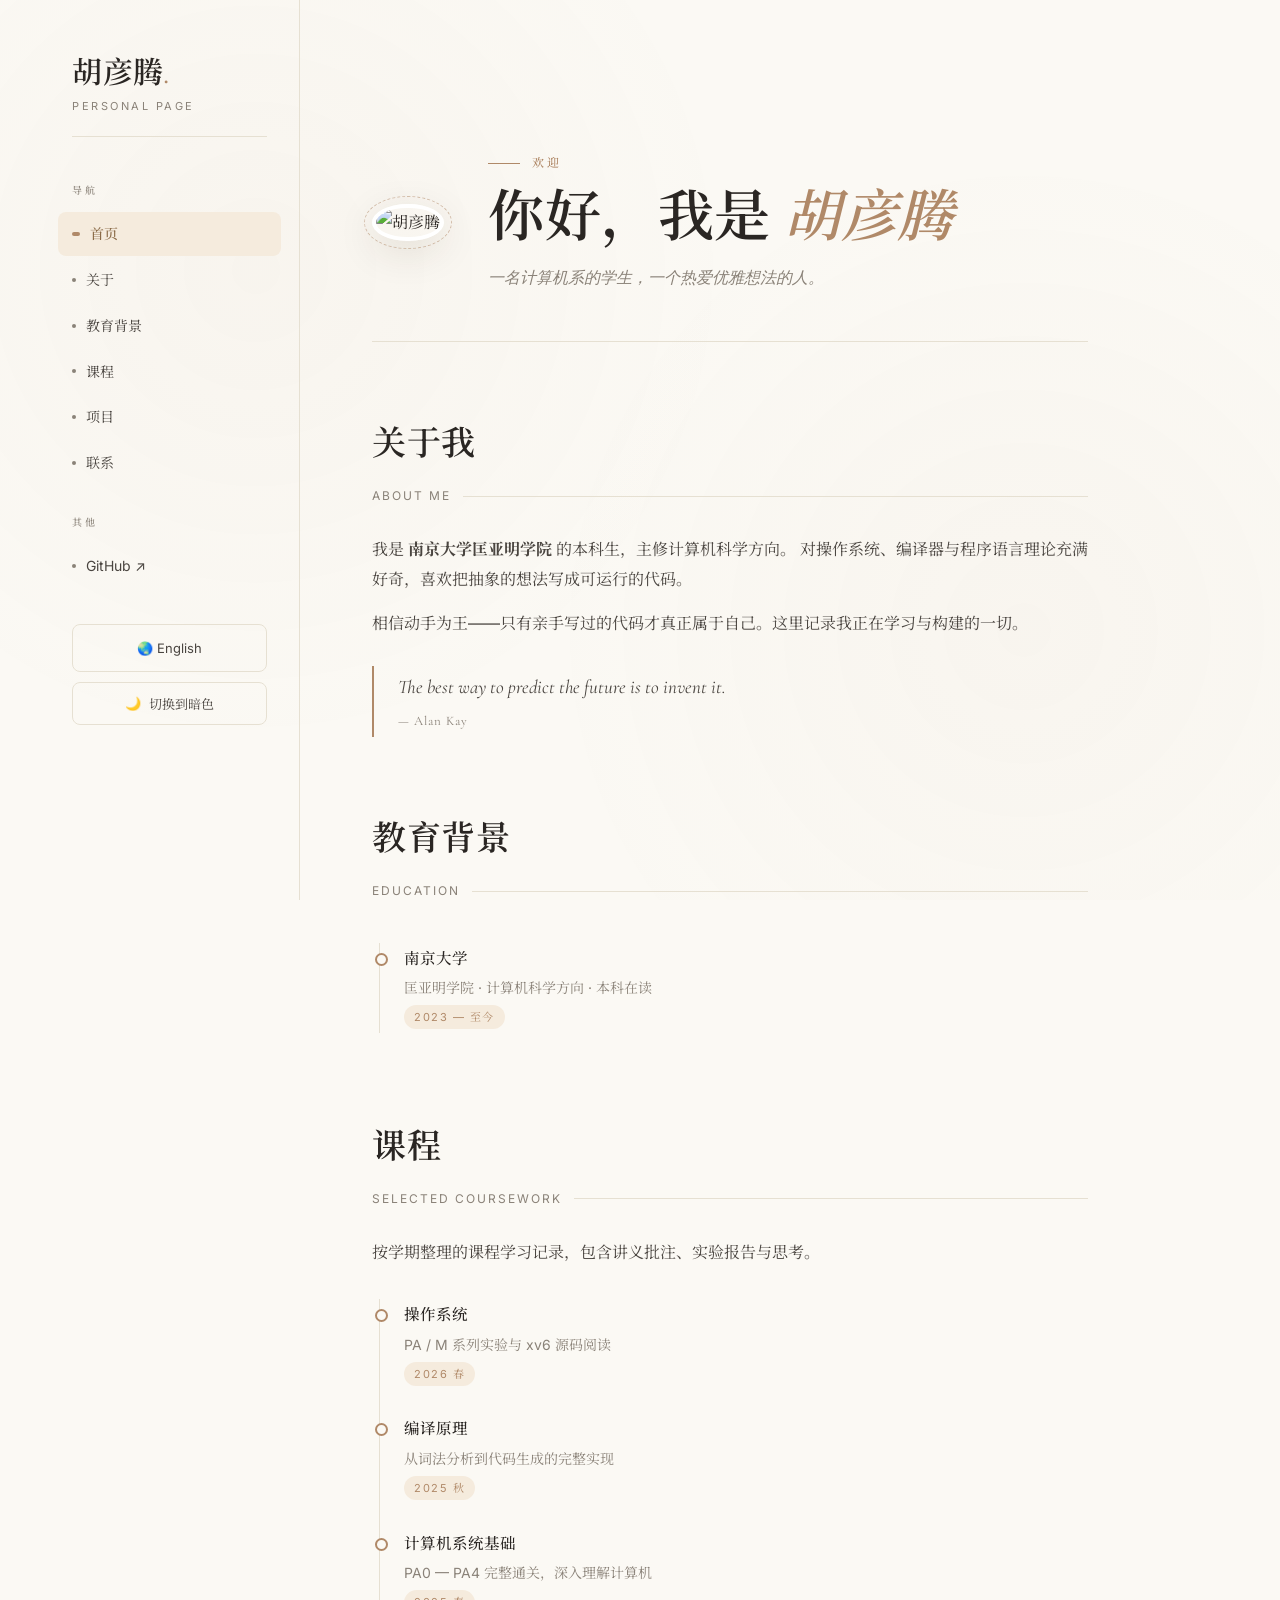
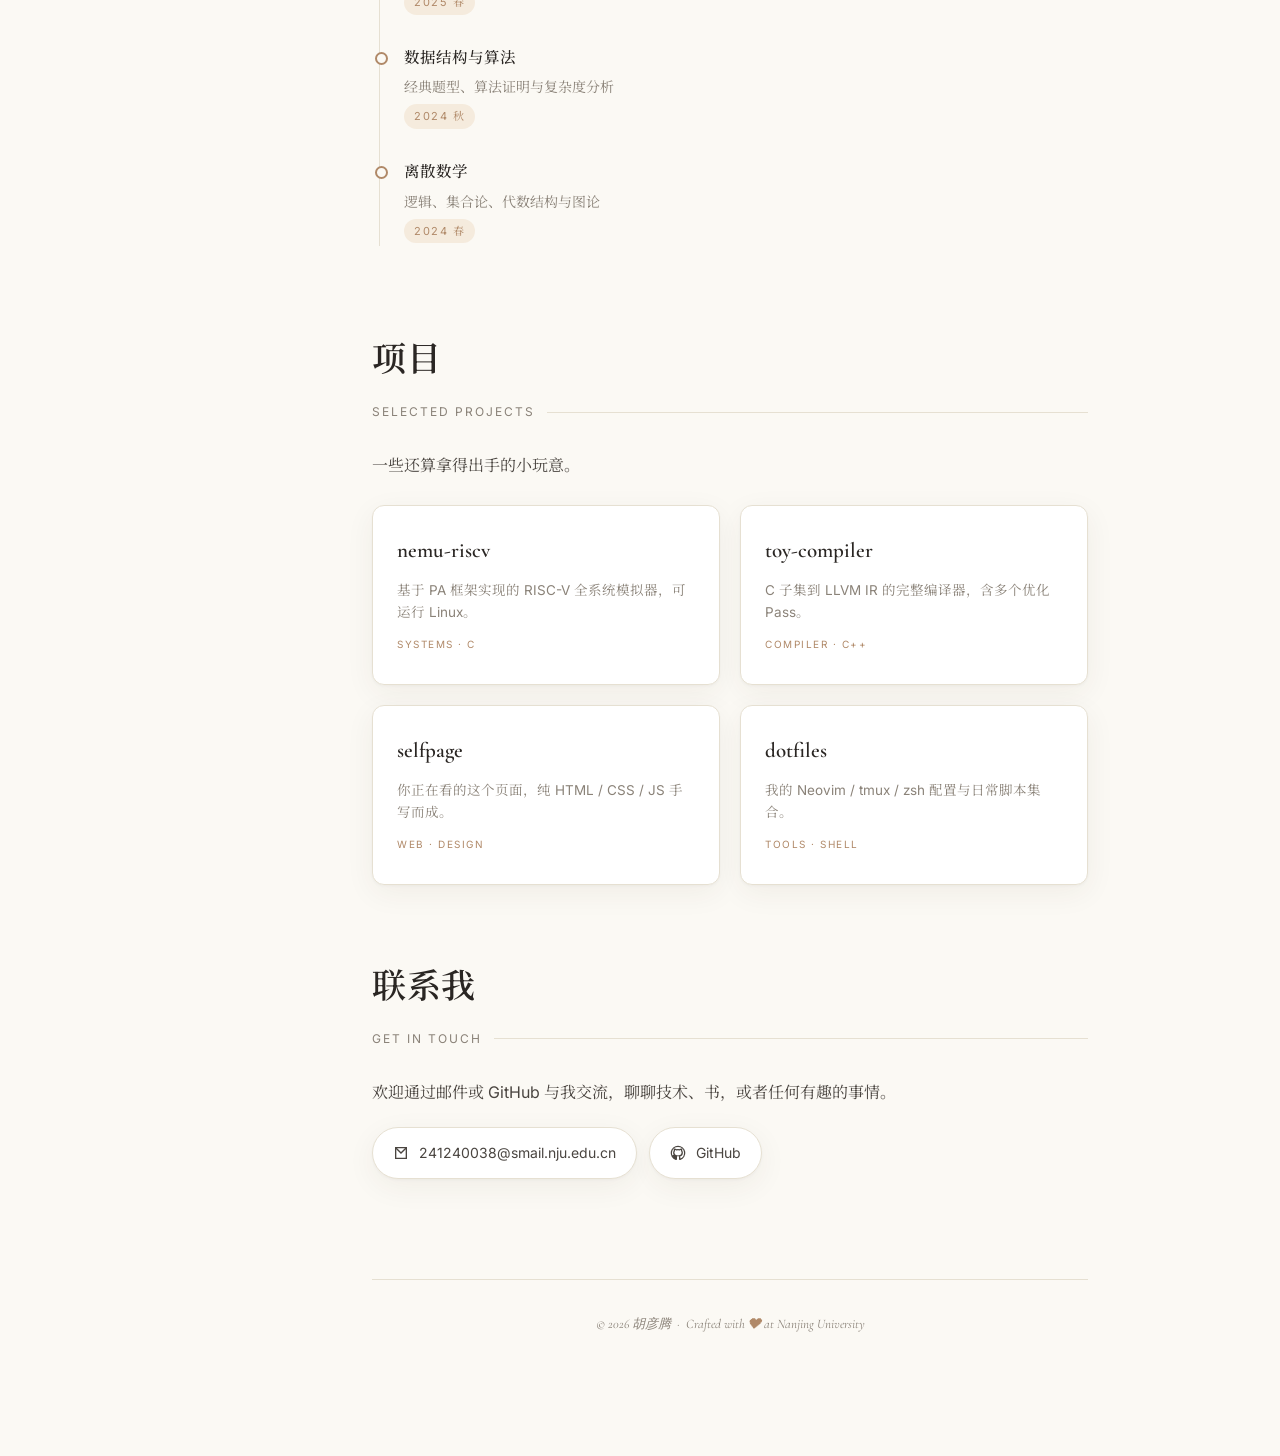
==== zh.html @ 747aa34e "add bilingual pages and photo" ====
<!DOCTYPE html>
<html lang="zh-CN">
<head>
<meta charset="UTF-8" />
<meta name="viewport" content="width=device-width, initial-scale=1.0" />
<title>胡彦腾</title>
<link href="https://fonts.googleapis.com/css2?family=Cormorant+Garamond:wght@400;500;600;700&family=Inter:wght@300;400;500;600&family=Noto+Serif+SC:wght@400;500;600;700&display=swap" rel="stylesheet">
<style>
  :root{
    --bg:#fbf9f4;
    --bg-alt:#f3efe6;
    --ink:#2a2623;
    --ink-soft:#4a4540;
    --muted:#8a8278;
    --line:#e6e0d2;
    --accent:#b08968;
    --accent-deep:#8a6a47;
    --accent-soft:#f5ebdd;
    --link:#8a6a47;
    --card:#ffffff;
    --shadow:0 1px 3px rgba(60,45,20,.04),0 8px 30px rgba(60,45,20,.06);
    --shadow-lg:0 10px 40px rgba(60,45,20,.12);
  }
  [data-theme="dark"]{
    --bg:#1a1814;
    --bg-alt:#22201b;
    --ink:#ece7dc;
    --ink-soft:#c9c3b5;
    --muted:#8c8578;
    --line:#2e2a23;
    --accent:#d4a574;
    --accent-deep:#e5b886;
    --accent-soft:#2a2218;
    --link:#d4a574;
    --card:#22201b;
    --shadow:0 1px 3px rgba(0,0,0,.3),0 8px 30px rgba(0,0,0,.4);
    --shadow-lg:0 10px 40px rgba(0,0,0,.5);
  }
  *{box-sizing:border-box;margin:0;padding:0}
  html{scroll-behavior:smooth}
  body{
    background:var(--bg);color:var(--ink);
    font-family:'Inter','Noto Serif SC',serif;
    font-size:16px;line-height:1.85;
    transition:background .4s ease,color .4s ease;
    overflow-x:hidden;
  }
  body::before{
    content:"";position:fixed;inset:0;pointer-events:none;z-index:0;
    background-image:radial-gradient(circle at 20% 30%,rgba(176,137,104,.04),transparent 40%),
                     radial-gradient(circle at 80% 70%,rgba(176,137,104,.035),transparent 40%);
  }
  a{color:var(--link);text-decoration:none;transition:color .2s}
  main a:not(.card):not(.social){
    background-image:linear-gradient(currentColor,currentColor);
    background-size:0% 1px;background-repeat:no-repeat;background-position:0 100%;
    transition:background-size .3s ease,color .2s;
  }
  main a:not(.card):not(.social):hover{background-size:100% 1px}

  .page{display:grid;grid-template-columns:260px 1fr;max-width:1200px;margin:0 auto;min-height:100vh;position:relative;z-index:1}
  aside.side{
    border-right:1px solid var(--line);
    padding:56px 32px;position:sticky;top:0;height:100vh;overflow-y:auto;
  }
  aside.side::-webkit-scrollbar{width:4px}
  aside.side::-webkit-scrollbar-thumb{background:var(--line);border-radius:2px}
  main{padding:80px 72px 120px;max-width:860px}

  .brand{
    font-family:'Cormorant Garamond','Noto Serif SC',serif;
    font-size:30px;font-weight:600;letter-spacing:.5px;
    line-height:1.2;margin-bottom:4px;
  }
  .brand em{color:var(--accent);font-style:italic;font-weight:500}
  .brand-sub{
    font-size:11px;color:var(--muted);letter-spacing:2.5px;
    text-transform:uppercase;margin-bottom:44px;
    padding-bottom:20px;border-bottom:1px solid var(--line);
  }
  .nav-title{
    font-size:10px;text-transform:uppercase;letter-spacing:2.5px;
    color:var(--muted);margin:28px 0 12px;font-weight:500;
  }
  nav ul{list-style:none}
  nav li a{
    display:flex;align-items:center;gap:10px;
    padding:9px 14px;margin:2px -14px;border-radius:8px;
    color:var(--ink-soft);font-size:14px;font-weight:400;
    transition:all .25s ease;
  }
  nav li a::before{
    content:"";width:4px;height:4px;border-radius:50%;
    background:var(--muted);transition:all .25s;
  }
  nav li a:hover{color:var(--accent-deep);background:var(--accent-soft);transform:translateX(4px)}
  nav li a:hover::before{background:var(--accent);transform:scale(1.5)}
  nav li a.active{color:var(--accent-deep);background:var(--accent-soft);font-weight:500}
  nav li a.active::before{background:var(--accent);width:8px;border-radius:2px}

  .lang-switch{
    margin-top:36px;padding:11px 16px;
    background:transparent;border:1px solid var(--line);
    border-radius:8px;color:var(--ink-soft);
    font-family:inherit;font-size:13px;
    width:100%;transition:all .25s;
    display:flex;align-items:center;justify-content:center;gap:8px;
  }
  .lang-switch:hover{
    background:var(--accent-soft);color:var(--accent-deep);
    border-color:var(--accent);
  }
  .theme-toggle{
    margin-top:10px;padding:11px 16px;
    background:transparent;border:1px solid var(--line);
    border-radius:8px;cursor:pointer;
    font-family:inherit;font-size:13px;color:var(--ink-soft);
    width:100%;transition:all .25s;
    display:flex;align-items:center;justify-content:center;gap:8px;
  }
  .theme-toggle:hover{
    background:var(--accent-soft);color:var(--accent-deep);
    border-color:var(--accent);
  }

  .hero{
    margin-bottom:64px;padding-bottom:48px;
    border-bottom:1px solid var(--line);
    display:flex;gap:44px;align-items:center;
  }
  .photo-wrap{flex-shrink:0;position:relative;animation:fadeUp .8s ease backwards}
  .photo{
    width:180px;height:180px;border-radius:50%;
    object-fit:cover;border:4px solid var(--card);
    box-shadow:var(--shadow-lg);
    transition:transform .5s ease;
  }
  .photo:hover{transform:scale(1.04) rotate(-2deg)}
  .photo-wrap::before{
    content:"";position:absolute;inset:-8px;border-radius:50%;
    border:1px dashed var(--accent);opacity:.5;
    animation:spin 30s linear infinite;
  }
  @keyframes spin{to{transform:rotate(360deg)}}
  .hero-text{flex:1}
  .hero-label{
    font-size:12px;letter-spacing:3px;text-transform:uppercase;
    color:var(--accent);margin-bottom:14px;font-weight:500;
    display:flex;align-items:center;gap:12px;
  }
  .hero-label::before{content:"";width:32px;height:1px;background:var(--accent)}
  h1{
    font-family:'Cormorant Garamond','Noto Serif SC',serif;
    font-size:56px;font-weight:600;letter-spacing:.5px;
    line-height:1.1;margin-bottom:14px;
    animation:fadeUp .8s ease .1s backwards;
  }
  h1 em{color:var(--accent);font-style:italic}
  .tagline{
    font-size:16px;color:var(--muted);font-style:italic;
    font-family:'Cormorant Garamond',serif;
    animation:fadeUp .8s ease .25s backwards;
  }
  @keyframes fadeUp{from{opacity:0;transform:translateY(20px)}to{opacity:1;transform:translateY(0)}}

  section{margin:72px 0;scroll-margin-top:30px}
  h2{
    font-family:'Cormorant Garamond','Noto Serif SC',serif;
    font-size:34px;font-weight:600;letter-spacing:.5px;
    margin-bottom:8px;color:var(--ink);
  }
  .section-sub{
    font-size:12px;color:var(--muted);letter-spacing:2px;
    text-transform:uppercase;margin-bottom:28px;
    display:flex;align-items:center;gap:12px;
  }
  .section-sub::after{content:"";flex:1;height:1px;background:var(--line)}
  p{margin:14px 0;color:var(--ink-soft);font-size:16px}

  .quote{
    border-left:2px solid var(--accent);
    padding:6px 0 6px 24px;margin:28px 0;
    font-family:'Cormorant Garamond','Noto Serif SC',serif;
    font-style:italic;font-size:19px;color:var(--ink-soft);
    line-height:1.6;
  }
  .quote cite{
    display:block;font-size:13px;color:var(--muted);
    margin-top:8px;font-style:normal;letter-spacing:1px;
  }

  ul.timeline{list-style:none;margin:20px 0;position:relative}
  ul.timeline::before{
    content:"";position:absolute;left:7px;top:12px;bottom:12px;
    width:1px;background:var(--line);
  }
  ul.timeline li{
    padding:14px 0 14px 32px;position:relative;
    transition:transform .25s;
  }
  ul.timeline li::before{
    content:"";position:absolute;left:3px;top:22px;
    width:9px;height:9px;border-radius:50%;
    background:var(--bg);border:2px solid var(--accent);
    transition:all .25s;
  }
  ul.timeline li:hover{transform:translateX(4px)}
  ul.timeline li:hover::before{background:var(--accent);box-shadow:0 0 0 4px var(--accent-soft)}
  ul.timeline .title{font-weight:500;color:var(--ink);font-size:15.5px}
  ul.timeline .desc{color:var(--muted);font-size:14px;margin-top:2px}
  ul.timeline .meta{
    display:inline-block;font-size:11px;color:var(--accent);
    letter-spacing:1.5px;text-transform:uppercase;margin-top:4px;
    padding:2px 10px;background:var(--accent-soft);border-radius:20px;
  }

  .grid{display:grid;grid-template-columns:repeat(auto-fit,minmax(230px,1fr));gap:20px;margin-top:24px}
  .card{
    background:var(--card);border:1px solid var(--line);border-radius:12px;
    padding:26px 24px;cursor:pointer;transition:all .35s cubic-bezier(.2,.8,.2,1);
    display:block;color:inherit;box-shadow:var(--shadow);
    position:relative;overflow:hidden;
  }
  .card::before{
    content:"";position:absolute;top:0;left:0;right:0;height:2px;
    background:linear-gradient(90deg,var(--accent),transparent);
    transform:scaleX(0);transform-origin:left;transition:transform .4s;
  }
  .card:hover{
    transform:translateY(-6px);
    border-color:var(--accent);
    box-shadow:var(--shadow-lg);
  }
  .card:hover::before{transform:scaleX(1)}
  .card h4{
    font-family:'Cormorant Garamond',serif;
    font-size:21px;font-weight:600;margin-bottom:8px;color:var(--ink);
  }
  .card p{font-size:13.5px;color:var(--muted);margin:0;line-height:1.65}
  .card .tag{
    display:inline-block;font-size:10px;letter-spacing:1.5px;
    text-transform:uppercase;color:var(--accent);margin-top:12px;
  }

  .socials{display:flex;flex-wrap:wrap;gap:12px;margin-top:20px}
  .social{
    display:inline-flex;align-items:center;gap:10px;
    padding:12px 20px;border:1px solid var(--line);border-radius:999px;
    font-size:14px;color:var(--ink-soft);background:var(--card);
    transition:all .3s;box-shadow:var(--shadow);
  }
  .social:hover{
    border-color:var(--accent);color:var(--accent-deep);
    background:var(--accent-soft);transform:translateY(-2px);
  }
  .social svg{width:16px;height:16px;stroke:currentColor;fill:none;stroke-width:2}

  footer{
    margin-top:100px;padding-top:32px;border-top:1px solid var(--line);
    font-size:13px;color:var(--muted);text-align:center;
    font-family:'Cormorant Garamond',serif;font-style:italic;
  }
  footer .heart{color:var(--accent);display:inline-block;animation:beat 1.4s ease infinite}
  @keyframes beat{0%,100%{transform:scale(1)}50%{transform:scale(1.2)}}

  .menu-btn{display:none}
  @media(max-width:900px){
    .page{grid-template-columns:1fr}
    aside.side{
      position:fixed;left:-280px;width:260px;top:0;background:var(--bg);z-index:100;
      transition:left .35s ease;box-shadow:2px 0 30px rgba(0,0,0,.1);
    }
    aside.side.open{left:0}
    main{padding:80px 28px 80px}
    .hero{flex-direction:column;text-align:center;gap:28px}
    .hero-label{justify-content:center}
    h1{font-size:42px}
    h2{font-size:28px}
    .menu-btn{
      display:flex;align-items:center;justify-content:center;
      position:fixed;top:18px;left:18px;z-index:101;
      background:var(--card);border:1px solid var(--line);border-radius:10px;
      width:44px;height:44px;cursor:pointer;font-size:20px;color:var(--ink);
      box-shadow:var(--shadow);
    }
  }
</style>
</head>
<body>
  <button class="menu-btn" onclick="document.querySelector('.side').classList.toggle('open')">☰</button>
  <div class="page">
    <aside class="side">
      <div class="brand">胡彦腾<em>.</em></div>
      <div class="brand-sub">Personal Page</div>

      <div class="nav-title">导航</div>
      <nav>
        <ul>
          <li><a href="#home" class="active">首页</a></li>
          <li><a href="#about">关于</a></li>
          <li><a href="#education">教育背景</a></li>
          <li><a href="#courses">课程</a></li>
          <li><a href="#projects">项目</a></li>
          <li><a href="#contact">联系</a></li>
        </ul>
      </nav>

      <div class="nav-title">其他</div>
      <nav>
        <ul>
          <li><a href="https://github.com/Twilight71721" target="_blank">GitHub ↗</a></li>
        </ul>
      </nav>

      <a class="lang-switch" href="index.html">🌏 English</a>
      <button class="theme-toggle" onclick="toggleTheme()">
        <span id="theme-icon">🌙</span> <span id="theme-text">切换到暗色</span>
      </button>
    </aside>

    <main>
      <section id="home" class="hero">
        <div class="photo-wrap">
          <img class="photo" src="https://api.dicebear.com/7.x/initials/svg?seed=YH&backgroundColor=b08968&textColor=ffffff" alt="胡彦腾" />
        </div>
        <div class="hero-text">
          <div class="hero-label">欢迎</div>
          <h1>你好，我是 <em>胡彦腾</em></h1>
          <div class="tagline">一名计算机系的学生，一个热爱优雅想法的人。</div>
        </div>
      </section>

      <section id="about">
        <h2>关于我</h2>
        <div class="section-sub">About Me</div>
        <p>我是 <strong>南京大学匡亚明学院</strong> 的本科生，主修计算机科学方向。
          对操作系统、编译器与程序语言理论充满好奇，喜欢把抽象的想法写成可运行的代码。</p>
        <p>相信动手为王——只有亲手写过的代码才真正属于自己。这里记录我正在学习与构建的一切。</p>

        <div class="quote">
          The best way to predict the future is to invent it.
          <cite>— Alan Kay</cite>
        </div>
      </section>

      <section id="education">
        <h2>教育背景</h2>
        <div class="section-sub">Education</div>
        <ul class="timeline">
          <li>
            <div class="title">南京大学</div>
            <div class="desc">匡亚明学院 · 计算机科学方向 · 本科在读</div>
            <span class="meta">2023 — 至今</span>
          </li>
        </ul>
      </section>

      <section id="courses">
        <h2>课程</h2>
        <div class="section-sub">Selected Coursework</div>
        <p>按学期整理的课程学习记录，包含讲义批注、实验报告与思考。</p>
        <ul class="timeline">
          <li>
            <div class="title">操作系统</div>
            <div class="desc">PA / M 系列实验与 xv6 源码阅读</div>
            <span class="meta">2026 春</span>
          </li>
          <li>
            <div class="title">编译原理</div>
            <div class="desc">从词法分析到代码生成的完整实现</div>
            <span class="meta">2025 秋</span>
          </li>
          <li>
            <div class="title">计算机系统基础</div>
            <div class="desc">PA0 — PA4 完整通关，深入理解计算机</div>
            <span class="meta">2025 春</span>
          </li>
          <li>
            <div class="title">数据结构与算法</div>
            <div class="desc">经典题型、算法证明与复杂度分析</div>
            <span class="meta">2024 秋</span>
          </li>
          <li>
            <div class="title">离散数学</div>
            <div class="desc">逻辑、集合论、代数结构与图论</div>
            <span class="meta">2024 春</span>
          </li>
        </ul>
      </section>

      <section id="projects">
        <h2>项目</h2>
        <div class="section-sub">Selected Projects</div>
        <p>一些还算拿得出手的小玩意。</p>
        <div class="grid">
          <a class="card" href="#">
            <h4>nemu-riscv</h4>
            <p>基于 PA 框架实现的 RISC-V 全系统模拟器，可运行 Linux。</p>
            <span class="tag">Systems · C</span>
          </a>
          <a class="card" href="#">
            <h4>toy-compiler</h4>
            <p>C 子集到 LLVM IR 的完整编译器，含多个优化 Pass。</p>
            <span class="tag">Compiler · C++</span>
          </a>
          <a class="card" href="#">
            <h4>selfpage</h4>
            <p>你正在看的这个页面，纯 HTML / CSS / JS 手写而成。</p>
            <span class="tag">Web · Design</span>
          </a>
          <a class="card" href="#">
            <h4>dotfiles</h4>
            <p>我的 Neovim / tmux / zsh 配置与日常脚本集合。</p>
            <span class="tag">Tools · Shell</span>
          </a>
        </div>
      </section>

      <section id="contact">
        <h2>联系我</h2>
        <div class="section-sub">Get in Touch</div>
        <p>欢迎通过邮件或 GitHub 与我交流，聊聊技术、书，或者任何有趣的事情。</p>
        <div class="socials">
          <a class="social" href="mailto:241240038@smail.nju.edu.cn">
            <svg viewBox="0 0 24 24"><path d="M4 4h16v16H4z"/><path d="M4 4l8 8 8-8"/></svg>
            241240038@smail.nju.edu.cn
          </a>
          <a class="social" href="https://github.com/Twilight71721" target="_blank">
            <svg viewBox="0 0 24 24"><path d="M12 2a10 10 0 00-3.16 19.49c.5.09.68-.22.68-.48v-1.7c-2.78.6-3.37-1.34-3.37-1.34-.45-1.16-1.11-1.47-1.11-1.47-.91-.62.07-.6.07-.6 1 .07 1.53 1.03 1.53 1.03.89 1.52 2.34 1.08 2.91.83.09-.65.35-1.08.63-1.33-2.22-.25-4.56-1.11-4.56-4.94 0-1.09.39-1.98 1.03-2.68-.1-.25-.45-1.27.1-2.64 0 0 .84-.27 2.75 1.02a9.56 9.56 0 015 0c1.91-1.29 2.75-1.02 2.75-1.02.55 1.37.2 2.39.1 2.64.64.7 1.03 1.59 1.03 2.68 0 3.84-2.34 4.68-4.57 4.93.36.31.68.92.68 1.85v2.74c0 .27.18.58.69.48A10 10 0 0012 2z"/></svg>
            GitHub
          </a>
        </div>
      </section>

      <footer>
        &copy; 2026 胡彦腾 &nbsp;·&nbsp; Crafted with <span class="heart">❤</span> at Nanjing University
      </footer>
    </main>
  </div>

<script>
  const saved = localStorage.getItem('theme');
  if(saved) document.documentElement.setAttribute('data-theme', saved);
  updateThemeBtn();
  function updateThemeBtn(){
    const dark = document.documentElement.getAttribute('data-theme') === 'dark';
    document.getElementById('theme-icon').textContent = dark ? '☀' : '🌙';
    document.getElementById('theme-text').textContent = dark ? '切换到亮色' : '切换到暗色';
  }
  function toggleTheme(){
    const cur = document.documentElement.getAttribute('data-theme');
    const next = cur === 'dark' ? 'light' : 'dark';
    document.documentElement.setAttribute('data-theme', next);
    localStorage.setItem('theme', next);
    updateThemeBtn();
  }

  const links = document.querySelectorAll('nav a[href^="#"]');
  const sections = [...links].map(a => document.querySelector(a.getAttribute('href'))).filter(Boolean);
  window.addEventListener('scroll', () => {
    const y = window.scrollY + 150;
    let idx = 0;
    sections.forEach((s, i) => { if(s.offsetTop <= y) idx = i; });
    links.forEach(l => l.classList.remove('active'));
    if(links[idx]) links[idx].classList.add('active');
  });

  document.querySelectorAll('nav a').forEach(a => a.addEventListener('click', () => {
    document.querySelector('.side').classList.remove('open');
  }));
</script>
</body>
</html>
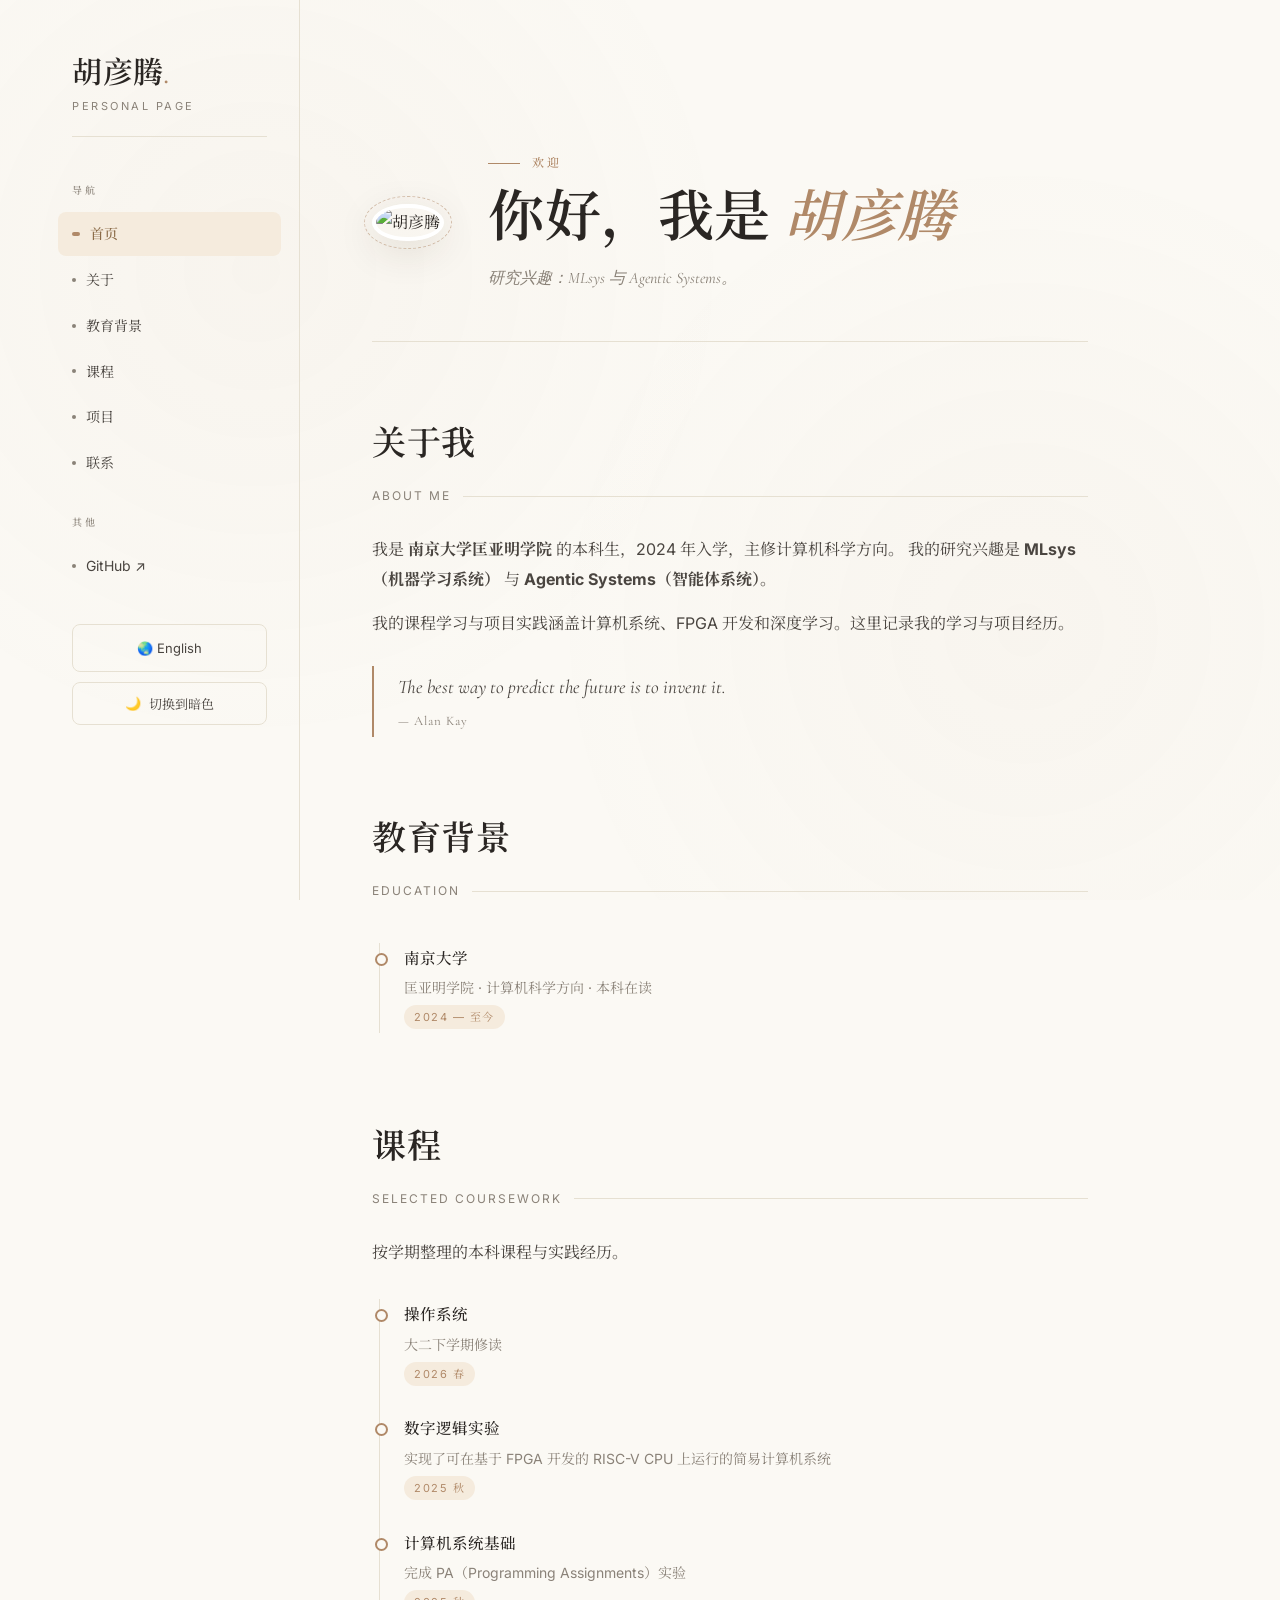
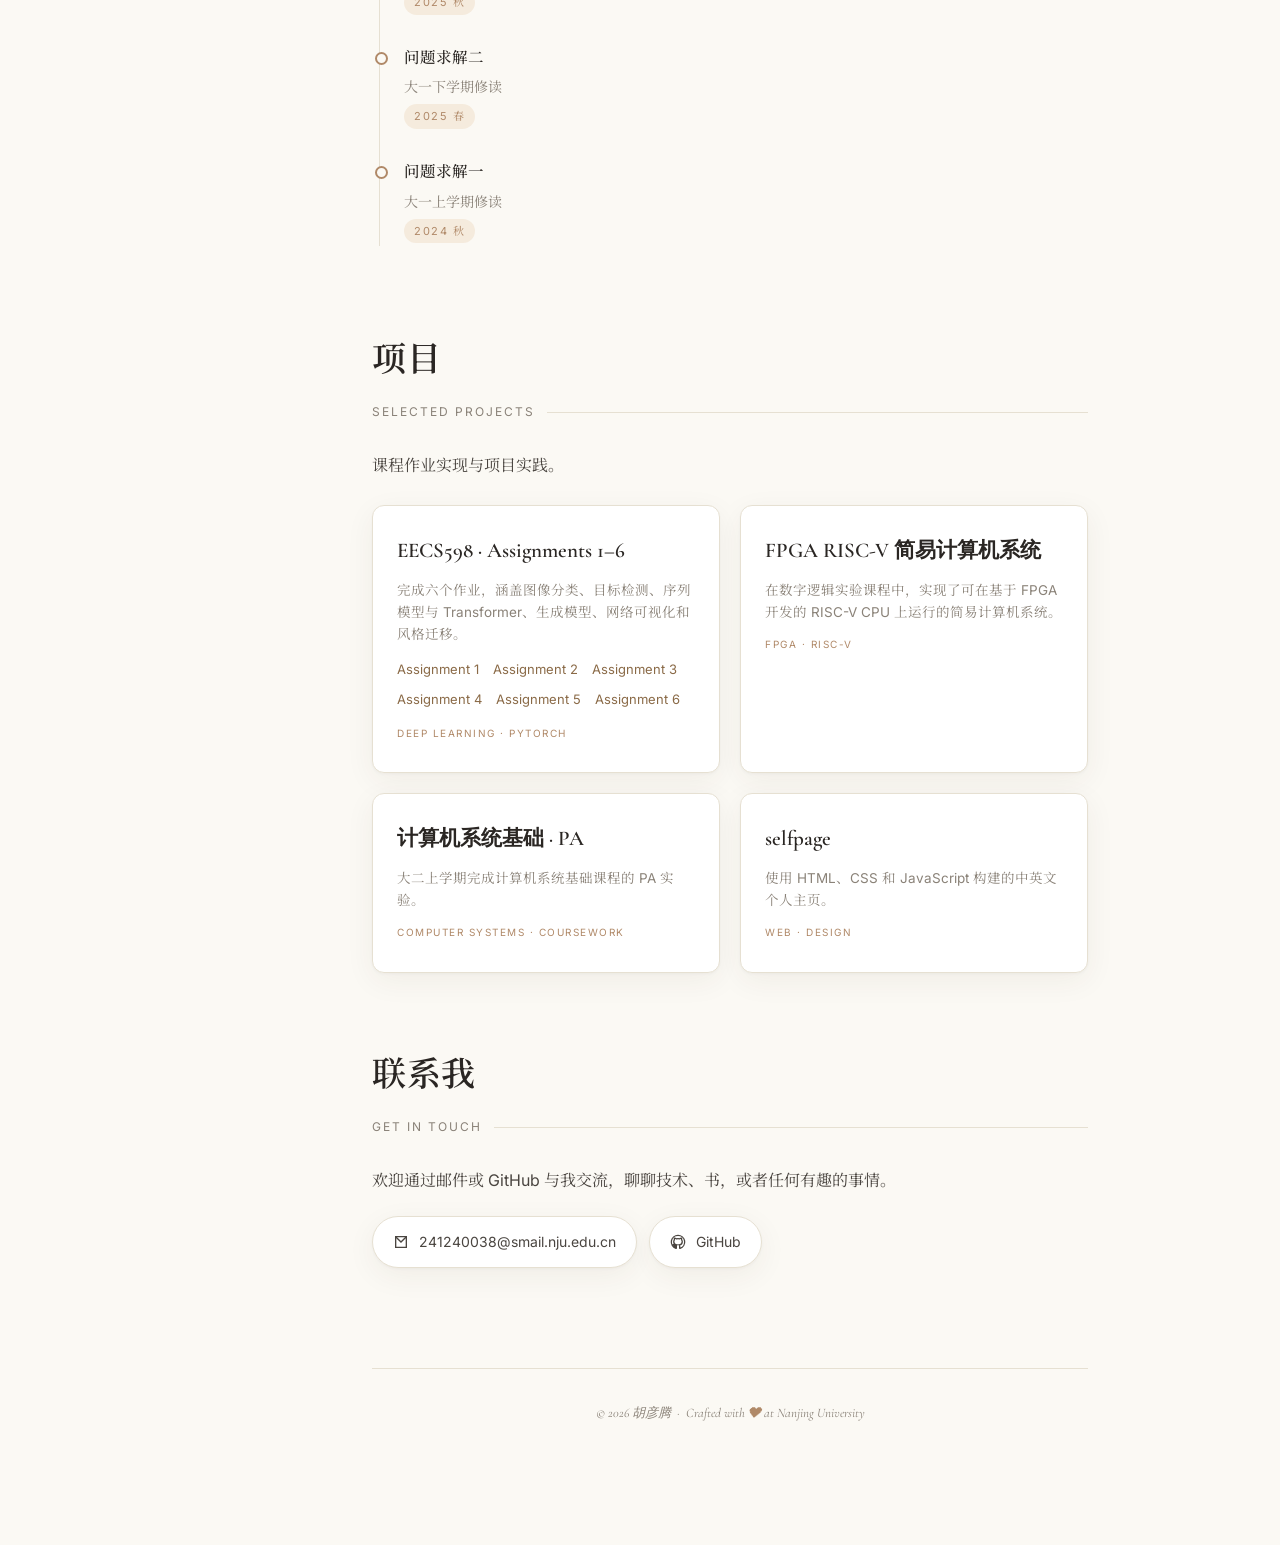
==== commit aa6bd7a2: "Update academic background, coursework, and projects" ====
--- a/zh.html
+++ b/zh.html
@@ -217,7 +217,7 @@
   .grid{display:grid;grid-template-columns:repeat(auto-fit,minmax(230px,1fr));gap:20px;margin-top:24px}
   .card{
     background:var(--card);border:1px solid var(--line);border-radius:12px;
-    padding:26px 24px;cursor:pointer;transition:all .35s cubic-bezier(.2,.8,.2,1);
+    padding:26px 24px;transition:all .35s cubic-bezier(.2,.8,.2,1);
     display:block;color:inherit;box-shadow:var(--shadow);
     position:relative;overflow:hidden;
   }
@@ -226,12 +226,12 @@
     background:linear-gradient(90deg,var(--accent),transparent);
     transform:scaleX(0);transform-origin:left;transition:transform .4s;
   }
-  .card:hover{
+  a.card:hover{
     transform:translateY(-6px);
     border-color:var(--accent);
     box-shadow:var(--shadow-lg);
   }
-  .card:hover::before{transform:scaleX(1)}
+  a.card:hover::before{transform:scaleX(1)}
   .card h4{
     font-family:'Cormorant Garamond',serif;
     font-size:21px;font-weight:600;margin-bottom:8px;color:var(--ink);
@@ -241,6 +241,7 @@
     display:inline-block;font-size:10px;letter-spacing:1.5px;
     text-transform:uppercase;color:var(--accent);margin-top:12px;
   }
+  .project-links{display:flex;flex-wrap:wrap;gap:6px 14px;margin-top:12px;font-size:13px}
 
   .socials{display:flex;flex-wrap:wrap;gap:12px;margin-top:20px}
   .social{
@@ -326,16 +327,16 @@
         <div class="hero-text">
           <div class="hero-label">欢迎</div>
           <h1>你好，我是 <em>胡彦腾</em></h1>
-          <div class="tagline">一名计算机系的学生，一个热爱优雅想法的人。</div>
+          <div class="tagline">研究兴趣：MLsys 与 Agentic Systems。</div>
         </div>
       </section>
 
       <section id="about">
         <h2>关于我</h2>
         <div class="section-sub">About Me</div>
-        <p>我是 <strong>南京大学匡亚明学院</strong> 的本科生，主修计算机科学方向。
-          对操作系统、编译器与程序语言理论充满好奇，喜欢把抽象的想法写成可运行的代码。</p>
-        <p>相信动手为王——只有亲手写过的代码才真正属于自己。这里记录我正在学习与构建的一切。</p>
+        <p>我是 <strong>南京大学匡亚明学院</strong> 的本科生，2024 年入学，主修计算机科学方向。
+          我的研究兴趣是 <strong>MLsys（机器学习系统）</strong> 与 <strong>Agentic Systems（智能体系统）</strong>。</p>
+        <p>我的课程学习与项目实践涵盖计算机系统、FPGA 开发和深度学习。这里记录我的学习与项目经历。</p>
 
         <div class="quote">
           The best way to predict the future is to invent it.
@@ -350,7 +351,7 @@
           <li>
             <div class="title">南京大学</div>
             <div class="desc">匡亚明学院 · 计算机科学方向 · 本科在读</div>
-            <span class="meta">2023 — 至今</span>
+            <span class="meta">2024 — 至今</span>
           </li>
         </ul>
       </section>
@@ -358,32 +359,32 @@
       <section id="courses">
         <h2>课程</h2>
         <div class="section-sub">Selected Coursework</div>
-        <p>按学期整理的课程学习记录，包含讲义批注、实验报告与思考。</p>
+        <p>按学期整理的本科课程与实践经历。</p>
         <ul class="timeline">
           <li>
             <div class="title">操作系统</div>
-            <div class="desc">PA / M 系列实验与 xv6 源码阅读</div>
+            <div class="desc">大二下学期修读</div>
             <span class="meta">2026 春</span>
           </li>
           <li>
-            <div class="title">编译原理</div>
-            <div class="desc">从词法分析到代码生成的完整实现</div>
+            <div class="title">数字逻辑实验</div>
+            <div class="desc">实现了可在基于 FPGA 开发的 RISC-V CPU 上运行的简易计算机系统</div>
             <span class="meta">2025 秋</span>
           </li>
           <li>
             <div class="title">计算机系统基础</div>
-            <div class="desc">PA0 — PA4 完整通关，深入理解计算机</div>
+            <div class="desc">完成 PA（Programming Assignments）实验</div>
+            <span class="meta">2025 秋</span>
+          </li>
+          <li>
+            <div class="title">问题求解二</div>
+            <div class="desc">大一下学期修读</div>
             <span class="meta">2025 春</span>
           </li>
           <li>
-            <div class="title">数据结构与算法</div>
-            <div class="desc">经典题型、算法证明与复杂度分析</div>
+            <div class="title">问题求解一</div>
+            <div class="desc">大一上学期修读</div>
             <span class="meta">2024 秋</span>
-          </li>
-          <li>
-            <div class="title">离散数学</div>
-            <div class="desc">逻辑、集合论、代数结构与图论</div>
-            <span class="meta">2024 春</span>
           </li>
         </ul>
       </section>
@@ -391,27 +392,35 @@
       <section id="projects">
         <h2>项目</h2>
         <div class="section-sub">Selected Projects</div>
-        <p>一些还算拿得出手的小玩意。</p>
+        <p>课程作业实现与项目实践。</p>
         <div class="grid">
-          <a class="card" href="#">
-            <h4>nemu-riscv</h4>
-            <p>基于 PA 框架实现的 RISC-V 全系统模拟器，可运行 Linux。</p>
-            <span class="tag">Systems · C</span>
-          </a>
-          <a class="card" href="#">
-            <h4>toy-compiler</h4>
-            <p>C 子集到 LLVM IR 的完整编译器，含多个优化 Pass。</p>
-            <span class="tag">Compiler · C++</span>
-          </a>
-          <a class="card" href="#">
+          <article class="card">
+            <h4>EECS598 · Assignments 1–6</h4>
+            <p>完成六个作业，涵盖图像分类、目标检测、序列模型与 Transformer、生成模型、网络可视化和风格迁移。</p>
+            <div class="project-links">
+              <a href="https://github.com/Twilight71721/EECS598-Assignment1" target="_blank" rel="noopener noreferrer">Assignment 1</a>
+              <a href="https://github.com/Twilight71721/EECS598-Assignment2" target="_blank" rel="noopener noreferrer">Assignment 2</a>
+              <a href="https://github.com/Twilight71721/EECS598-Assignment3" target="_blank" rel="noopener noreferrer">Assignment 3</a>
+              <a href="https://github.com/Twilight71721/EECS598-Assignment4" target="_blank" rel="noopener noreferrer">Assignment 4</a>
+              <a href="https://github.com/Twilight71721/EECS598-Assignment5" target="_blank" rel="noopener noreferrer">Assignment 5</a>
+              <a href="https://github.com/Twilight71721/EECS598-Assignment6" target="_blank" rel="noopener noreferrer">Assignment 6</a>
+            </div>
+            <span class="tag">Deep Learning · PyTorch</span>
+          </article>
+          <article class="card">
+            <h4>FPGA RISC-V 简易计算机系统</h4>
+            <p>在数字逻辑实验课程中，实现了可在基于 FPGA 开发的 RISC-V CPU 上运行的简易计算机系统。</p>
+            <span class="tag">FPGA · RISC-V</span>
+          </article>
+          <article class="card">
+            <h4>计算机系统基础 · PA</h4>
+            <p>大二上学期完成计算机系统基础课程的 PA 实验。</p>
+            <span class="tag">Computer Systems · Coursework</span>
+          </article>
+          <a class="card" href="https://github.com/Twilight71721/Twilight71721.github.io" target="_blank" rel="noopener noreferrer">
             <h4>selfpage</h4>
-            <p>你正在看的这个页面，纯 HTML / CSS / JS 手写而成。</p>
+            <p>使用 HTML、CSS 和 JavaScript 构建的中英文个人主页。</p>
             <span class="tag">Web · Design</span>
-          </a>
-          <a class="card" href="#">
-            <h4>dotfiles</h4>
-            <p>我的 Neovim / tmux / zsh 配置与日常脚本集合。</p>
-            <span class="tag">Tools · Shell</span>
           </a>
         </div>
       </section>
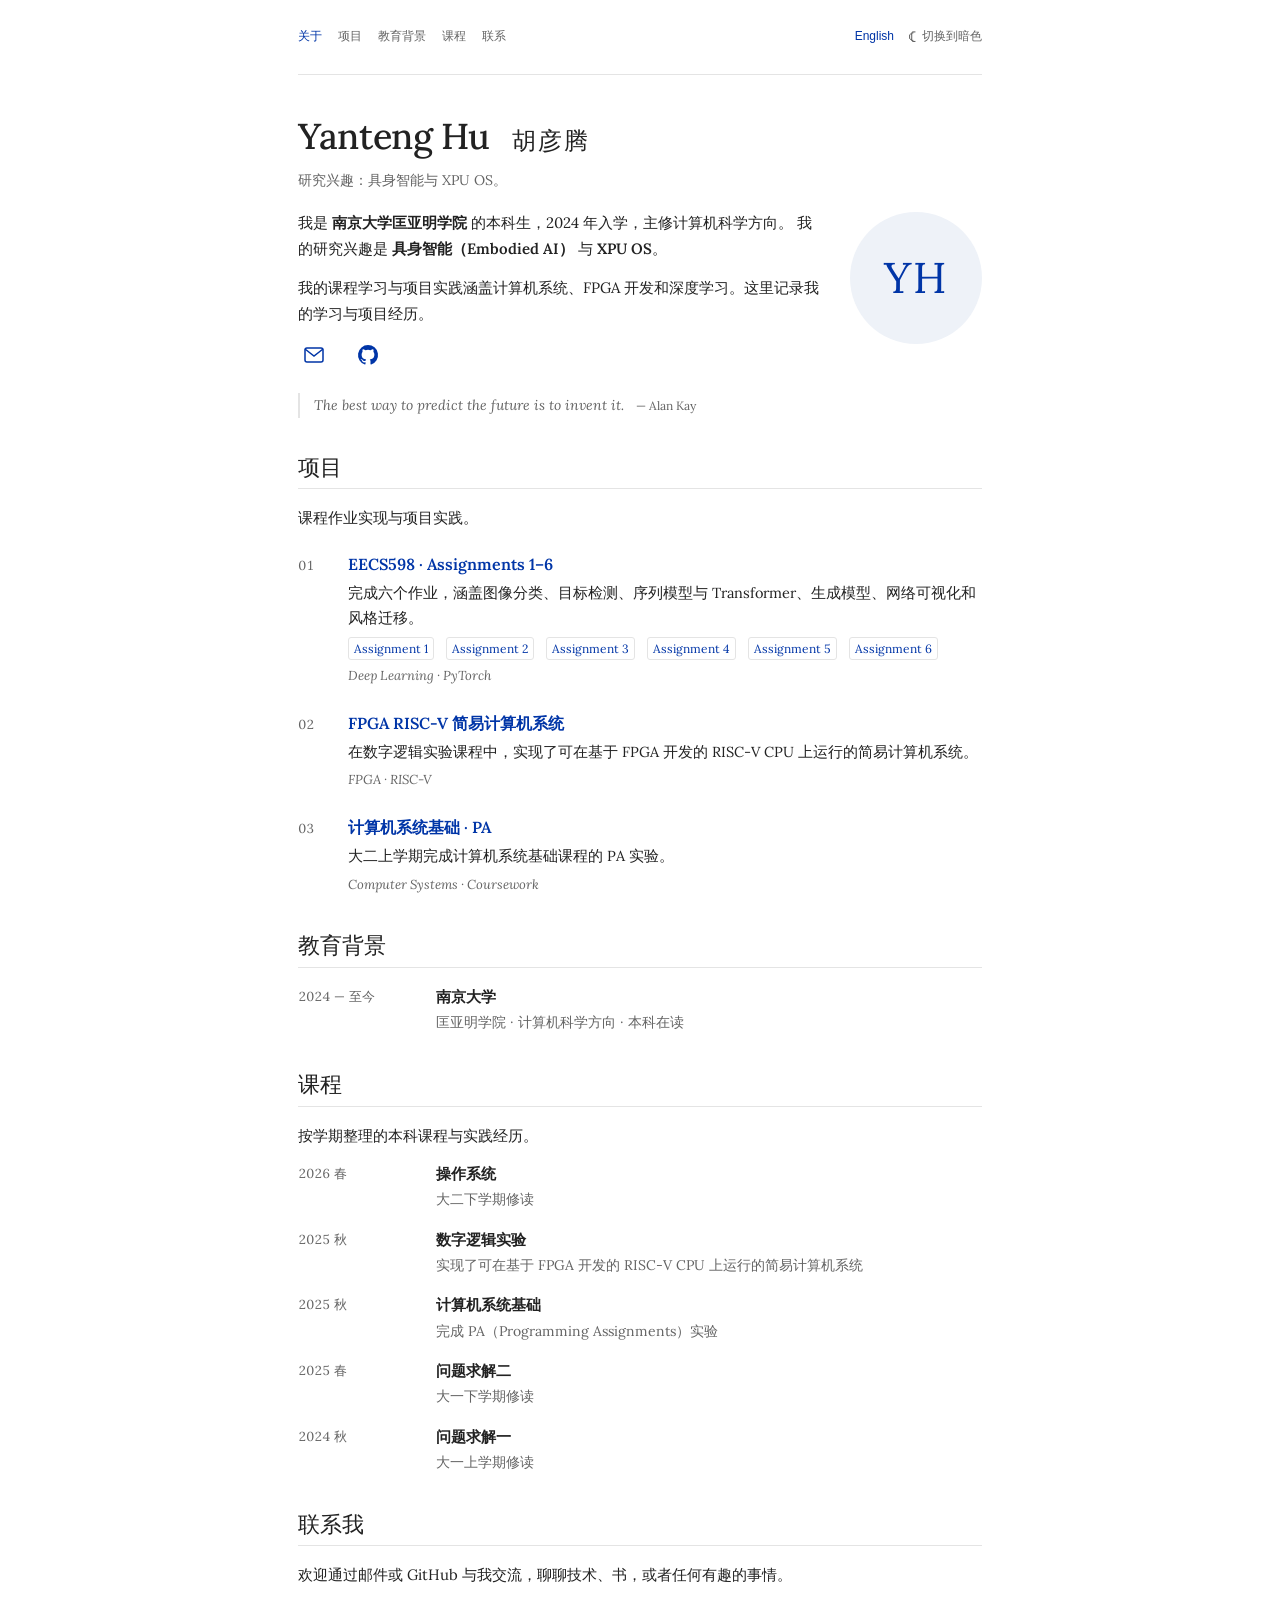
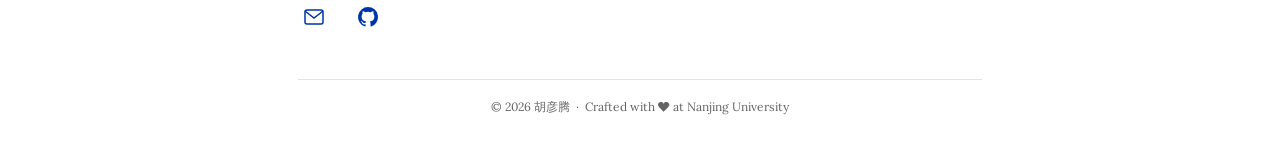
==== commit e155c98e: "Refresh bilingual homepage style and research interests" ====
--- a/zh.html
+++ b/zh.html
@@ -4,339 +4,48 @@
 <meta charset="UTF-8" />
 <meta name="viewport" content="width=device-width, initial-scale=1.0" />
 <title>胡彦腾</title>
-<link href="https://fonts.googleapis.com/css2?family=Cormorant+Garamond:wght@400;500;600;700&family=Inter:wght@300;400;500;600&family=Noto+Serif+SC:wght@400;500;600;700&display=swap" rel="stylesheet">
-<style>
-  :root{
-    --bg:#fbf9f4;
-    --bg-alt:#f3efe6;
-    --ink:#2a2623;
-    --ink-soft:#4a4540;
-    --muted:#8a8278;
-    --line:#e6e0d2;
-    --accent:#b08968;
-    --accent-deep:#8a6a47;
-    --accent-soft:#f5ebdd;
-    --link:#8a6a47;
-    --card:#ffffff;
-    --shadow:0 1px 3px rgba(60,45,20,.04),0 8px 30px rgba(60,45,20,.06);
-    --shadow-lg:0 10px 40px rgba(60,45,20,.12);
-  }
-  [data-theme="dark"]{
-    --bg:#1a1814;
-    --bg-alt:#22201b;
-    --ink:#ece7dc;
-    --ink-soft:#c9c3b5;
-    --muted:#8c8578;
-    --line:#2e2a23;
-    --accent:#d4a574;
-    --accent-deep:#e5b886;
-    --accent-soft:#2a2218;
-    --link:#d4a574;
-    --card:#22201b;
-    --shadow:0 1px 3px rgba(0,0,0,.3),0 8px 30px rgba(0,0,0,.4);
-    --shadow-lg:0 10px 40px rgba(0,0,0,.5);
-  }
-  *{box-sizing:border-box;margin:0;padding:0}
-  html{scroll-behavior:smooth}
-  body{
-    background:var(--bg);color:var(--ink);
-    font-family:'Inter','Noto Serif SC',serif;
-    font-size:16px;line-height:1.85;
-    transition:background .4s ease,color .4s ease;
-    overflow-x:hidden;
-  }
-  body::before{
-    content:"";position:fixed;inset:0;pointer-events:none;z-index:0;
-    background-image:radial-gradient(circle at 20% 30%,rgba(176,137,104,.04),transparent 40%),
-                     radial-gradient(circle at 80% 70%,rgba(176,137,104,.035),transparent 40%);
-  }
-  a{color:var(--link);text-decoration:none;transition:color .2s}
-  main a:not(.card):not(.social){
-    background-image:linear-gradient(currentColor,currentColor);
-    background-size:0% 1px;background-repeat:no-repeat;background-position:0 100%;
-    transition:background-size .3s ease,color .2s;
-  }
-  main a:not(.card):not(.social):hover{background-size:100% 1px}
-
-  .page{display:grid;grid-template-columns:260px 1fr;max-width:1200px;margin:0 auto;min-height:100vh;position:relative;z-index:1}
-  aside.side{
-    border-right:1px solid var(--line);
-    padding:56px 32px;position:sticky;top:0;height:100vh;overflow-y:auto;
-  }
-  aside.side::-webkit-scrollbar{width:4px}
-  aside.side::-webkit-scrollbar-thumb{background:var(--line);border-radius:2px}
-  main{padding:80px 72px 120px;max-width:860px}
-
-  .brand{
-    font-family:'Cormorant Garamond','Noto Serif SC',serif;
-    font-size:30px;font-weight:600;letter-spacing:.5px;
-    line-height:1.2;margin-bottom:4px;
-  }
-  .brand em{color:var(--accent);font-style:italic;font-weight:500}
-  .brand-sub{
-    font-size:11px;color:var(--muted);letter-spacing:2.5px;
-    text-transform:uppercase;margin-bottom:44px;
-    padding-bottom:20px;border-bottom:1px solid var(--line);
-  }
-  .nav-title{
-    font-size:10px;text-transform:uppercase;letter-spacing:2.5px;
-    color:var(--muted);margin:28px 0 12px;font-weight:500;
-  }
-  nav ul{list-style:none}
-  nav li a{
-    display:flex;align-items:center;gap:10px;
-    padding:9px 14px;margin:2px -14px;border-radius:8px;
-    color:var(--ink-soft);font-size:14px;font-weight:400;
-    transition:all .25s ease;
-  }
-  nav li a::before{
-    content:"";width:4px;height:4px;border-radius:50%;
-    background:var(--muted);transition:all .25s;
-  }
-  nav li a:hover{color:var(--accent-deep);background:var(--accent-soft);transform:translateX(4px)}
-  nav li a:hover::before{background:var(--accent);transform:scale(1.5)}
-  nav li a.active{color:var(--accent-deep);background:var(--accent-soft);font-weight:500}
-  nav li a.active::before{background:var(--accent);width:8px;border-radius:2px}
-
-  .lang-switch{
-    margin-top:36px;padding:11px 16px;
-    background:transparent;border:1px solid var(--line);
-    border-radius:8px;color:var(--ink-soft);
-    font-family:inherit;font-size:13px;
-    width:100%;transition:all .25s;
-    display:flex;align-items:center;justify-content:center;gap:8px;
-  }
-  .lang-switch:hover{
-    background:var(--accent-soft);color:var(--accent-deep);
-    border-color:var(--accent);
-  }
-  .theme-toggle{
-    margin-top:10px;padding:11px 16px;
-    background:transparent;border:1px solid var(--line);
-    border-radius:8px;cursor:pointer;
-    font-family:inherit;font-size:13px;color:var(--ink-soft);
-    width:100%;transition:all .25s;
-    display:flex;align-items:center;justify-content:center;gap:8px;
-  }
-  .theme-toggle:hover{
-    background:var(--accent-soft);color:var(--accent-deep);
-    border-color:var(--accent);
-  }
-
-  .hero{
-    margin-bottom:64px;padding-bottom:48px;
-    border-bottom:1px solid var(--line);
-    display:flex;gap:44px;align-items:center;
-  }
-  .photo-wrap{flex-shrink:0;position:relative;animation:fadeUp .8s ease backwards}
-  .photo{
-    width:180px;height:180px;border-radius:50%;
-    object-fit:cover;border:4px solid var(--card);
-    box-shadow:var(--shadow-lg);
-    transition:transform .5s ease;
-  }
-  .photo:hover{transform:scale(1.04) rotate(-2deg)}
-  .photo-wrap::before{
-    content:"";position:absolute;inset:-8px;border-radius:50%;
-    border:1px dashed var(--accent);opacity:.5;
-    animation:spin 30s linear infinite;
-  }
-  @keyframes spin{to{transform:rotate(360deg)}}
-  .hero-text{flex:1}
-  .hero-label{
-    font-size:12px;letter-spacing:3px;text-transform:uppercase;
-    color:var(--accent);margin-bottom:14px;font-weight:500;
-    display:flex;align-items:center;gap:12px;
-  }
-  .hero-label::before{content:"";width:32px;height:1px;background:var(--accent)}
-  h1{
-    font-family:'Cormorant Garamond','Noto Serif SC',serif;
-    font-size:56px;font-weight:600;letter-spacing:.5px;
-    line-height:1.1;margin-bottom:14px;
-    animation:fadeUp .8s ease .1s backwards;
-  }
-  h1 em{color:var(--accent);font-style:italic}
-  .tagline{
-    font-size:16px;color:var(--muted);font-style:italic;
-    font-family:'Cormorant Garamond',serif;
-    animation:fadeUp .8s ease .25s backwards;
-  }
-  @keyframes fadeUp{from{opacity:0;transform:translateY(20px)}to{opacity:1;transform:translateY(0)}}
-
-  section{margin:72px 0;scroll-margin-top:30px}
-  h2{
-    font-family:'Cormorant Garamond','Noto Serif SC',serif;
-    font-size:34px;font-weight:600;letter-spacing:.5px;
-    margin-bottom:8px;color:var(--ink);
-  }
-  .section-sub{
-    font-size:12px;color:var(--muted);letter-spacing:2px;
-    text-transform:uppercase;margin-bottom:28px;
-    display:flex;align-items:center;gap:12px;
-  }
-  .section-sub::after{content:"";flex:1;height:1px;background:var(--line)}
-  p{margin:14px 0;color:var(--ink-soft);font-size:16px}
-
-  .quote{
-    border-left:2px solid var(--accent);
-    padding:6px 0 6px 24px;margin:28px 0;
-    font-family:'Cormorant Garamond','Noto Serif SC',serif;
-    font-style:italic;font-size:19px;color:var(--ink-soft);
-    line-height:1.6;
-  }
-  .quote cite{
-    display:block;font-size:13px;color:var(--muted);
-    margin-top:8px;font-style:normal;letter-spacing:1px;
-  }
-
-  ul.timeline{list-style:none;margin:20px 0;position:relative}
-  ul.timeline::before{
-    content:"";position:absolute;left:7px;top:12px;bottom:12px;
-    width:1px;background:var(--line);
-  }
-  ul.timeline li{
-    padding:14px 0 14px 32px;position:relative;
-    transition:transform .25s;
-  }
-  ul.timeline li::before{
-    content:"";position:absolute;left:3px;top:22px;
-    width:9px;height:9px;border-radius:50%;
-    background:var(--bg);border:2px solid var(--accent);
-    transition:all .25s;
-  }
-  ul.timeline li:hover{transform:translateX(4px)}
-  ul.timeline li:hover::before{background:var(--accent);box-shadow:0 0 0 4px var(--accent-soft)}
-  ul.timeline .title{font-weight:500;color:var(--ink);font-size:15.5px}
-  ul.timeline .desc{color:var(--muted);font-size:14px;margin-top:2px}
-  ul.timeline .meta{
-    display:inline-block;font-size:11px;color:var(--accent);
-    letter-spacing:1.5px;text-transform:uppercase;margin-top:4px;
-    padding:2px 10px;background:var(--accent-soft);border-radius:20px;
-  }
-
-  .grid{display:grid;grid-template-columns:repeat(auto-fit,minmax(230px,1fr));gap:20px;margin-top:24px}
-  .card{
-    background:var(--card);border:1px solid var(--line);border-radius:12px;
-    padding:26px 24px;transition:all .35s cubic-bezier(.2,.8,.2,1);
-    display:block;color:inherit;box-shadow:var(--shadow);
-    position:relative;overflow:hidden;
-  }
-  .card::before{
-    content:"";position:absolute;top:0;left:0;right:0;height:2px;
-    background:linear-gradient(90deg,var(--accent),transparent);
-    transform:scaleX(0);transform-origin:left;transition:transform .4s;
-  }
-  a.card:hover{
-    transform:translateY(-6px);
-    border-color:var(--accent);
-    box-shadow:var(--shadow-lg);
-  }
-  a.card:hover::before{transform:scaleX(1)}
-  .card h4{
-    font-family:'Cormorant Garamond',serif;
-    font-size:21px;font-weight:600;margin-bottom:8px;color:var(--ink);
-  }
-  .card p{font-size:13.5px;color:var(--muted);margin:0;line-height:1.65}
-  .card .tag{
-    display:inline-block;font-size:10px;letter-spacing:1.5px;
-    text-transform:uppercase;color:var(--accent);margin-top:12px;
-  }
-  .project-links{display:flex;flex-wrap:wrap;gap:6px 14px;margin-top:12px;font-size:13px}
-
-  .socials{display:flex;flex-wrap:wrap;gap:12px;margin-top:20px}
-  .social{
-    display:inline-flex;align-items:center;gap:10px;
-    padding:12px 20px;border:1px solid var(--line);border-radius:999px;
-    font-size:14px;color:var(--ink-soft);background:var(--card);
-    transition:all .3s;box-shadow:var(--shadow);
-  }
-  .social:hover{
-    border-color:var(--accent);color:var(--accent-deep);
-    background:var(--accent-soft);transform:translateY(-2px);
-  }
-  .social svg{width:16px;height:16px;stroke:currentColor;fill:none;stroke-width:2}
-
-  footer{
-    margin-top:100px;padding-top:32px;border-top:1px solid var(--line);
-    font-size:13px;color:var(--muted);text-align:center;
-    font-family:'Cormorant Garamond',serif;font-style:italic;
-  }
-  footer .heart{color:var(--accent);display:inline-block;animation:beat 1.4s ease infinite}
-  @keyframes beat{0%,100%{transform:scale(1)}50%{transform:scale(1.2)}}
-
-  .menu-btn{display:none}
-  @media(max-width:900px){
-    .page{grid-template-columns:1fr}
-    aside.side{
-      position:fixed;left:-280px;width:260px;top:0;background:var(--bg);z-index:100;
-      transition:left .35s ease;box-shadow:2px 0 30px rgba(0,0,0,.1);
-    }
-    aside.side.open{left:0}
-    main{padding:80px 28px 80px}
-    .hero{flex-direction:column;text-align:center;gap:28px}
-    .hero-label{justify-content:center}
-    h1{font-size:42px}
-    h2{font-size:28px}
-    .menu-btn{
-      display:flex;align-items:center;justify-content:center;
-      position:fixed;top:18px;left:18px;z-index:101;
-      background:var(--card);border:1px solid var(--line);border-radius:10px;
-      width:44px;height:44px;cursor:pointer;font-size:20px;color:var(--ink);
-      box-shadow:var(--shadow);
-    }
-  }
-</style>
+<link rel="stylesheet" href="style.css" />
 </head>
 <body>
-  <button class="menu-btn" onclick="document.querySelector('.side').classList.toggle('open')">☰</button>
   <div class="page">
-    <aside class="side">
-      <div class="brand">胡彦腾<em>.</em></div>
-      <div class="brand-sub">Personal Page</div>
-
-      <div class="nav-title">导航</div>
-      <nav>
-        <ul>
-          <li><a href="#home" class="active">首页</a></li>
-          <li><a href="#about">关于</a></li>
-          <li><a href="#education">教育背景</a></li>
-          <li><a href="#courses">课程</a></li>
-          <li><a href="#projects">项目</a></li>
-          <li><a href="#contact">联系</a></li>
-        </ul>
+    <header class="site-header">
+      <nav aria-label="主导航">
+          <a href="#about">关于</a>
+          <a href="#projects">项目</a>
+          <a href="#education">教育背景</a>
+          <a href="#courses">课程</a>
+          <a href="#contact">联系</a>
       </nav>
-
-      <div class="nav-title">其他</div>
-      <nav>
-        <ul>
-          <li><a href="https://github.com/Twilight71721" target="_blank">GitHub ↗</a></li>
-        </ul>
-      </nav>
-
-      <a class="lang-switch" href="index.html">🌏 English</a>
-      <button class="theme-toggle" onclick="toggleTheme()">
-        <span id="theme-icon">🌙</span> <span id="theme-text">切换到暗色</span>
-      </button>
-    </aside>
+      <div class="page-tools">
+        <a class="lang-switch" href="index.html" lang="en">English</a>
+        <button class="theme-toggle" type="button" onclick="toggleTheme()" aria-pressed="false">
+          <span id="theme-icon" aria-hidden="true">☾</span> <span id="theme-text">切换到暗色</span>
+        </button>
+      </div>
+    </header>
 
     <main>
       <section id="home" class="hero">
-        <div class="photo-wrap">
-          <img class="photo" src="https://api.dicebear.com/7.x/initials/svg?seed=YH&backgroundColor=b08968&textColor=ffffff" alt="胡彦腾" />
-        </div>
         <div class="hero-text">
-          <div class="hero-label">欢迎</div>
-          <h1>你好，我是 <em>胡彦腾</em></h1>
-          <div class="tagline">研究兴趣：MLsys 与 Agentic Systems。</div>
+          <h1>Yanteng Hu <span class="name-zh" lang="zh-CN">胡彦腾</span></h1>
+          <div class="tagline">研究兴趣：具身智能与 XPU OS。</div>
         </div>
       </section>
 
-      <section id="about">
-        <h2>关于我</h2>
-        <div class="section-sub">About Me</div>
+      <section id="about" aria-label="关于我">
+        <div class="photo" role="img" aria-label="胡彦腾姓名缩写头像">YH</div>
         <p>我是 <strong>南京大学匡亚明学院</strong> 的本科生，2024 年入学，主修计算机科学方向。
-          我的研究兴趣是 <strong>MLsys（机器学习系统）</strong> 与 <strong>Agentic Systems（智能体系统）</strong>。</p>
+          我的研究兴趣是 <strong>具身智能（Embodied AI）</strong> 与 <strong>XPU OS</strong>。</p>
         <p>我的课程学习与项目实践涵盖计算机系统、FPGA 开发和深度学习。这里记录我的学习与项目经历。</p>
+
+        <p class="intro-links">
+          <a class="social" href="mailto:241240038@smail.nju.edu.cn" aria-label="邮箱：241240038@smail.nju.edu.cn" title="邮箱：241240038@smail.nju.edu.cn">
+            <svg viewBox="0 0 24 24" aria-hidden="true" focusable="false"><rect x="3" y="5" width="18" height="14" rx="2"/><path d="m3 6 9 7 9-7"/></svg>
+          </a>
+          <a class="social" href="https://github.com/Twilight71721" target="_blank" rel="noopener noreferrer" aria-label="GitHub: Twilight71721" title="GitHub: Twilight71721">
+            <svg class="github-icon" viewBox="0 0 24 24" aria-hidden="true" focusable="false"><path d="M12 2a10 10 0 00-3.16 19.49c.5.09.68-.22.68-.48v-1.7c-2.78.6-3.37-1.34-3.37-1.34-.45-1.16-1.11-1.47-1.11-1.47-.91-.62.07-.6.07-.6 1 .07 1.53 1.03 1.53 1.03.89 1.52 2.34 1.08 2.91.83.09-.65.35-1.08.63-1.33-2.22-.25-4.56-1.11-4.56-4.94 0-1.09.39-1.98 1.03-2.68-.1-.25-.45-1.27.1-2.64 0 0 .84-.27 2.75 1.02a9.56 9.56 0 015 0c1.91-1.29 2.75-1.02 2.75-1.02.55 1.37.2 2.39.1 2.64.64.7 1.03 1.59 1.03 2.68 0 3.84-2.34 4.68-4.57 4.93.36.31.68.92.68 1.85v2.74c0 .27.18.58.69.48A10 10 0 0012 2z"/></svg>
+          </a>
+        </p>
 
         <div class="quote">
           The best way to predict the future is to invent it.
@@ -344,9 +53,38 @@
         </div>
       </section>
 
+      <section id="projects">
+        <h2>项目</h2>
+        <p>课程作业实现与项目实践。</p>
+        <div class="grid">
+          <article class="card">
+            <h4>EECS598 · Assignments 1–6</h4>
+            <p>完成六个作业，涵盖图像分类、目标检测、序列模型与 Transformer、生成模型、网络可视化和风格迁移。</p>
+            <div class="project-links">
+              <a href="https://github.com/Twilight71721/EECS598-Assignment1" target="_blank" rel="noopener noreferrer">Assignment 1</a>
+              <a href="https://github.com/Twilight71721/EECS598-Assignment2" target="_blank" rel="noopener noreferrer">Assignment 2</a>
+              <a href="https://github.com/Twilight71721/EECS598-Assignment3" target="_blank" rel="noopener noreferrer">Assignment 3</a>
+              <a href="https://github.com/Twilight71721/EECS598-Assignment4" target="_blank" rel="noopener noreferrer">Assignment 4</a>
+              <a href="https://github.com/Twilight71721/EECS598-Assignment5" target="_blank" rel="noopener noreferrer">Assignment 5</a>
+              <a href="https://github.com/Twilight71721/EECS598-Assignment6" target="_blank" rel="noopener noreferrer">Assignment 6</a>
+            </div>
+            <span class="tag">Deep Learning · PyTorch</span>
+          </article>
+          <article class="card">
+            <h4>FPGA RISC-V 简易计算机系统</h4>
+            <p>在数字逻辑实验课程中，实现了可在基于 FPGA 开发的 RISC-V CPU 上运行的简易计算机系统。</p>
+            <span class="tag">FPGA · RISC-V</span>
+          </article>
+          <article class="card">
+            <h4>计算机系统基础 · PA</h4>
+            <p>大二上学期完成计算机系统基础课程的 PA 实验。</p>
+            <span class="tag">Computer Systems · Coursework</span>
+          </article>
+        </div>
+      </section>
+
       <section id="education">
         <h2>教育背景</h2>
-        <div class="section-sub">Education</div>
         <ul class="timeline">
           <li>
             <div class="title">南京大学</div>
@@ -358,7 +96,6 @@
 
       <section id="courses">
         <h2>课程</h2>
-        <div class="section-sub">Selected Coursework</div>
         <p>按学期整理的本科课程与实践经历。</p>
         <ul class="timeline">
           <li>
@@ -389,54 +126,16 @@
         </ul>
       </section>
 
-      <section id="projects">
-        <h2>项目</h2>
-        <div class="section-sub">Selected Projects</div>
-        <p>课程作业实现与项目实践。</p>
-        <div class="grid">
-          <article class="card">
-            <h4>EECS598 · Assignments 1–6</h4>
-            <p>完成六个作业，涵盖图像分类、目标检测、序列模型与 Transformer、生成模型、网络可视化和风格迁移。</p>
-            <div class="project-links">
-              <a href="https://github.com/Twilight71721/EECS598-Assignment1" target="_blank" rel="noopener noreferrer">Assignment 1</a>
-              <a href="https://github.com/Twilight71721/EECS598-Assignment2" target="_blank" rel="noopener noreferrer">Assignment 2</a>
-              <a href="https://github.com/Twilight71721/EECS598-Assignment3" target="_blank" rel="noopener noreferrer">Assignment 3</a>
-              <a href="https://github.com/Twilight71721/EECS598-Assignment4" target="_blank" rel="noopener noreferrer">Assignment 4</a>
-              <a href="https://github.com/Twilight71721/EECS598-Assignment5" target="_blank" rel="noopener noreferrer">Assignment 5</a>
-              <a href="https://github.com/Twilight71721/EECS598-Assignment6" target="_blank" rel="noopener noreferrer">Assignment 6</a>
-            </div>
-            <span class="tag">Deep Learning · PyTorch</span>
-          </article>
-          <article class="card">
-            <h4>FPGA RISC-V 简易计算机系统</h4>
-            <p>在数字逻辑实验课程中，实现了可在基于 FPGA 开发的 RISC-V CPU 上运行的简易计算机系统。</p>
-            <span class="tag">FPGA · RISC-V</span>
-          </article>
-          <article class="card">
-            <h4>计算机系统基础 · PA</h4>
-            <p>大二上学期完成计算机系统基础课程的 PA 实验。</p>
-            <span class="tag">Computer Systems · Coursework</span>
-          </article>
-          <a class="card" href="https://github.com/Twilight71721/Twilight71721.github.io" target="_blank" rel="noopener noreferrer">
-            <h4>selfpage</h4>
-            <p>使用 HTML、CSS 和 JavaScript 构建的中英文个人主页。</p>
-            <span class="tag">Web · Design</span>
-          </a>
-        </div>
-      </section>
 
       <section id="contact">
         <h2>联系我</h2>
-        <div class="section-sub">Get in Touch</div>
         <p>欢迎通过邮件或 GitHub 与我交流，聊聊技术、书，或者任何有趣的事情。</p>
         <div class="socials">
-          <a class="social" href="mailto:241240038@smail.nju.edu.cn">
-            <svg viewBox="0 0 24 24"><path d="M4 4h16v16H4z"/><path d="M4 4l8 8 8-8"/></svg>
-            241240038@smail.nju.edu.cn
+          <a class="social" href="mailto:241240038@smail.nju.edu.cn" aria-label="邮箱：241240038@smail.nju.edu.cn" title="邮箱：241240038@smail.nju.edu.cn">
+            <svg viewBox="0 0 24 24" aria-hidden="true" focusable="false"><rect x="3" y="5" width="18" height="14" rx="2"/><path d="m3 6 9 7 9-7"/></svg>
           </a>
-          <a class="social" href="https://github.com/Twilight71721" target="_blank">
-            <svg viewBox="0 0 24 24"><path d="M12 2a10 10 0 00-3.16 19.49c.5.09.68-.22.68-.48v-1.7c-2.78.6-3.37-1.34-3.37-1.34-.45-1.16-1.11-1.47-1.11-1.47-.91-.62.07-.6.07-.6 1 .07 1.53 1.03 1.53 1.03.89 1.52 2.34 1.08 2.91.83.09-.65.35-1.08.63-1.33-2.22-.25-4.56-1.11-4.56-4.94 0-1.09.39-1.98 1.03-2.68-.1-.25-.45-1.27.1-2.64 0 0 .84-.27 2.75 1.02a9.56 9.56 0 015 0c1.91-1.29 2.75-1.02 2.75-1.02.55 1.37.2 2.39.1 2.64.64.7 1.03 1.59 1.03 2.68 0 3.84-2.34 4.68-4.57 4.93.36.31.68.92.68 1.85v2.74c0 .27.18.58.69.48A10 10 0 0012 2z"/></svg>
-            GitHub
+          <a class="social" href="https://github.com/Twilight71721" target="_blank" rel="noopener noreferrer" aria-label="GitHub: Twilight71721" title="GitHub: Twilight71721">
+            <svg class="github-icon" viewBox="0 0 24 24" aria-hidden="true" focusable="false"><path d="M12 2a10 10 0 00-3.16 19.49c.5.09.68-.22.68-.48v-1.7c-2.78.6-3.37-1.34-3.37-1.34-.45-1.16-1.11-1.47-1.11-1.47-.91-.62.07-.6.07-.6 1 .07 1.53 1.03 1.53 1.03.89 1.52 2.34 1.08 2.91.83.09-.65.35-1.08.63-1.33-2.22-.25-4.56-1.11-4.56-4.94 0-1.09.39-1.98 1.03-2.68-.1-.25-.45-1.27.1-2.64 0 0 .84-.27 2.75 1.02a9.56 9.56 0 015 0c1.91-1.29 2.75-1.02 2.75-1.02.55 1.37.2 2.39.1 2.64.64.7 1.03 1.59 1.03 2.68 0 3.84-2.34 4.68-4.57 4.93.36.31.68.92.68 1.85v2.74c0 .27.18.58.69.48A10 10 0 0012 2z"/></svg>
           </a>
         </div>
       </section>
@@ -448,19 +147,22 @@
   </div>
 
 <script>
-  const saved = localStorage.getItem('theme');
-  if(saved) document.documentElement.setAttribute('data-theme', saved);
+  try {
+    const saved = localStorage.getItem('theme');
+    if(saved === 'dark') document.documentElement.setAttribute('data-theme', saved);
+  } catch {}
   updateThemeBtn();
   function updateThemeBtn(){
     const dark = document.documentElement.getAttribute('data-theme') === 'dark';
-    document.getElementById('theme-icon').textContent = dark ? '☀' : '🌙';
+    document.querySelector('.theme-toggle').setAttribute('aria-pressed', String(dark));
+    document.getElementById('theme-icon').textContent = dark ? '☀' : '☾';
     document.getElementById('theme-text').textContent = dark ? '切换到亮色' : '切换到暗色';
   }
   function toggleTheme(){
     const cur = document.documentElement.getAttribute('data-theme');
     const next = cur === 'dark' ? 'light' : 'dark';
     document.documentElement.setAttribute('data-theme', next);
-    localStorage.setItem('theme', next);
+    try { localStorage.setItem('theme', next); } catch {}
     updateThemeBtn();
   }
 
@@ -474,9 +176,6 @@
     if(links[idx]) links[idx].classList.add('active');
   });
 
-  document.querySelectorAll('nav a').forEach(a => a.addEventListener('click', () => {
-    document.querySelector('.side').classList.remove('open');
-  }));
 </script>
 </body>
 </html>
--- a/style.css
+++ b/style.css
@@ -0,0 +1,117 @@
+@font-face{
+  font-family:'Lora';font-style:italic;font-weight:400;font-display:swap;
+  src:url('assets/fonts/lora-italic-400.ttf') format('truetype');
+}
+@font-face{
+  font-family:'Lora';font-style:normal;font-weight:400;font-display:swap;
+  src:url('assets/fonts/lora-normal-400.ttf') format('truetype');
+}
+@font-face{
+  font-family:'Lora';font-style:normal;font-weight:500;font-display:swap;
+  src:url('assets/fonts/lora-normal-500.ttf') format('truetype');
+}
+@font-face{
+  font-family:'Lora';font-style:normal;font-weight:600;font-display:swap;
+  src:url('assets/fonts/lora-normal-600.ttf') format('truetype');
+}
+:root{
+  color-scheme:light;
+  --bg:#fff;
+  --ink:#222;
+  --muted:#646464;
+  --line:#e4e4e4;
+  --link:#0035a7;
+  --avatar:#eef2f8;
+}
+[data-theme="dark"]{
+  color-scheme:dark;
+  --bg:#222;
+  --ink:#e8e8e8;
+  --muted:#b5b5b5;
+  --line:#444;
+  --link:#8dbbff;
+  --avatar:#303b4c;
+}
+*{box-sizing:border-box}
+html{scroll-behavior:smooth}
+body{
+  margin:0;background:var(--bg);color:var(--ink);
+  font-family:Georgia,'Lora','Songti SC','Noto Serif CJK SC',serif;
+  font-size:15px;line-height:1.75;
+}
+a{color:var(--link);text-decoration:none}
+a:hover{text-decoration:underline;text-underline-offset:3px}
+a:focus-visible,button:focus-visible{outline:2px solid var(--link);outline-offset:4px}
+.page{max-width:740px;padding:0 28px;margin:0 auto}
+.site-header{
+  display:flex;align-items:center;justify-content:space-between;
+  gap:16px;padding:22px 0;border-bottom:1px solid var(--line);
+  font-family:Arial,'Noto Sans CJK SC',sans-serif;font-size:12px;
+}
+nav,.page-tools{display:flex;align-items:center;flex-wrap:wrap;gap:16px}
+nav a{color:var(--muted)}
+nav a.active{color:var(--link)}
+.page-tools{gap:14px;flex-shrink:0}
+.theme-toggle{
+  padding:0;border:0;background:none;color:var(--muted);font:inherit;cursor:pointer;
+  display:inline-flex;align-items:center;gap:5px;min-height:28px;
+}
+.theme-toggle:hover{color:var(--link)}
+#theme-icon{font-size:17px}
+main{padding:38px 0 28px}
+section{margin:34px 0;scroll-margin-top:24px}
+.hero{margin:0 0 18px}
+h1{
+  margin:0 0 8px;font-family:'Palatino Linotype',Palatino,'Lora',Georgia,serif;
+  font-size:36px;font-weight:500;line-height:1.3;letter-spacing:-.35px;
+}
+.name-zh{font-family:'Songti SC','Noto Serif CJK SC',serif;font-size:24px;margin-left:14px;letter-spacing:2px;white-space:nowrap}
+.tagline{color:var(--muted);font-size:14px}
+h2{font-family:'Palatino Linotype',Palatino,'Lora','Songti SC','Noto Serif CJK SC',serif;font-size:22px;font-weight:normal;line-height:1.4;margin:0 0 16px;padding-bottom:6px;border-bottom:1px solid var(--line)}
+p{margin:0 0 12px}
+strong{font-weight:600}
+#about{display:flow-root;margin-top:0}
+.photo{
+  float:right;display:flex;align-items:center;justify-content:center;
+  width:132px;height:132px;margin:2px 0 16px 26px;border-radius:50%;
+  background:var(--avatar);color:var(--link);font-size:43px;letter-spacing:2px;
+}
+.intro-links{display:flex;flex-wrap:wrap;gap:8px 22px;font-size:14px;overflow-wrap:anywhere}
+.quote{clear:both;margin:22px 0 0;padding-left:14px;border-left:2px solid var(--line);color:var(--muted);font-style:italic;font-size:14px}
+.quote cite{font-size:12px;font-style:normal;margin-left:8px;white-space:nowrap}
+.grid{display:grid;gap:23px;margin-top:20px;counter-reset:project}
+.card{display:grid;grid-template-columns:38px minmax(0,1fr);column-gap:12px;color:var(--ink);counter-increment:project}
+.card::before{content:counter(project, decimal-leading-zero);grid-column:1;grid-row:1 / span 4;color:var(--muted);font-size:13px;padding-top:3px;font-variant-numeric:tabular-nums}
+.card > *{grid-column:2}
+.card h4{margin:0 0 4px;font-size:16px;font-weight:600;line-height:1.5;color:var(--link)}
+.card p{margin:0;font-size:14.5px;line-height:1.75}
+.card .tag{margin-top:5px;font-size:13px;font-style:italic;color:var(--muted)}
+a.card:hover{text-decoration:none}
+a.card:hover h4{text-decoration:underline;text-underline-offset:3px}
+.project-links{display:flex;flex-wrap:wrap;gap:4px 12px;margin-top:7px;font-size:12px}
+.project-links a{border:1px solid var(--line);border-radius:3px;padding:0 5px}
+.project-links a:hover{border-color:var(--link)}
+ul.timeline{list-style:none;margin:0;padding:0}
+ul.timeline li{display:grid;grid-template-columns:120px minmax(0,1fr);column-gap:18px;margin:0 0 15px}
+.timeline .title{grid-column:2;font-weight:600}
+.timeline .desc{grid-column:2;color:var(--muted);font-size:14px}
+.timeline .meta{grid-column:1;grid-row:1 / span 2;font-size:13px;padding-top:2px;color:var(--muted);font-variant-numeric:tabular-nums}
+.socials{display:flex;flex-wrap:wrap;gap:8px 22px;font-size:14px}
+.social{display:inline-flex;align-items:center;justify-content:center;width:32px;height:32px}
+.social svg{width:24px;height:24px;flex-shrink:0;stroke:currentColor;fill:none;stroke-width:1.5}
+.social svg.github-icon{fill:currentColor;stroke:none}
+footer{margin-top:46px;padding-top:16px;border-top:1px solid var(--line);font-size:12px;color:var(--muted);text-align:center}
+.heart{color:var(--muted)}
+@media(max-width:600px){
+  .page{padding:0 20px}
+  .site-header{align-items:flex-start;flex-direction:column;gap:10px;padding:16px 0}
+  nav{gap:10px 18px}
+  main{padding-top:26px}
+  h1{font-size:30px}
+  .name-zh{font-size:21px;margin-left:8px}
+  .photo{width:92px;height:92px;font-size:31px;margin-left:16px}
+  .quote cite{display:block;margin-left:0;margin-top:4px}
+  ul.timeline li{grid-template-columns:90px minmax(0,1fr);column-gap:12px}
+  .card{grid-template-columns:24px minmax(0,1fr);column-gap:8px}
+}
+@media(prefers-reduced-motion:reduce){html{scroll-behavior:auto}}
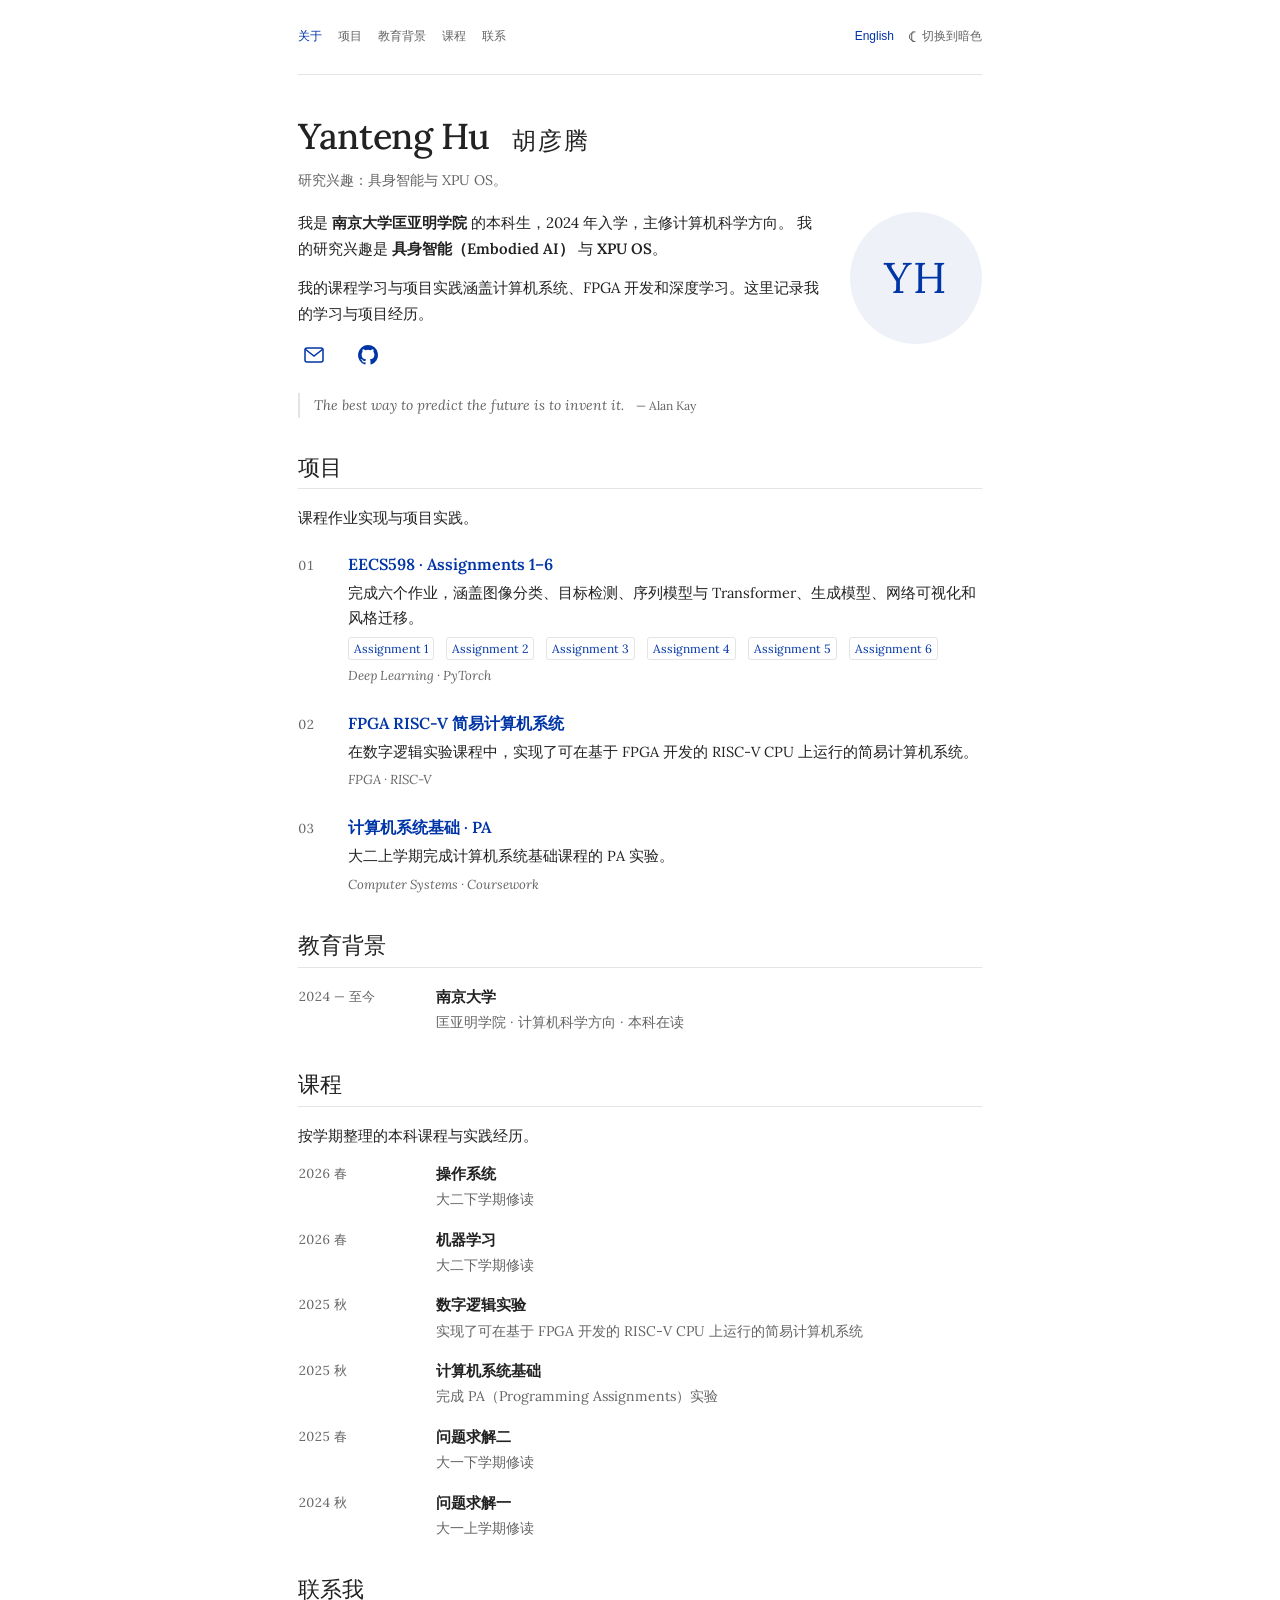
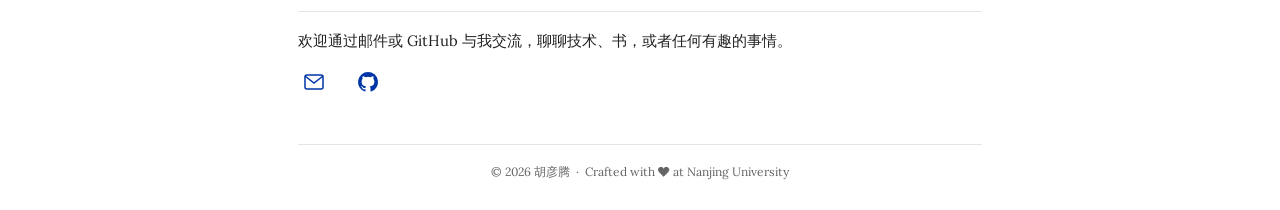
==== commit cbf6a107: "Add Machine Learning course for Spring 2026" ====
--- a/zh.html
+++ b/zh.html
@@ -104,6 +104,11 @@
             <span class="meta">2026 春</span>
           </li>
           <li>
+            <div class="title">机器学习</div>
+            <div class="desc">大二下学期修读</div>
+            <span class="meta">2026 春</span>
+          </li>
+          <li>
             <div class="title">数字逻辑实验</div>
             <div class="desc">实现了可在基于 FPGA 开发的 RISC-V CPU 上运行的简易计算机系统</div>
             <span class="meta">2025 秋</span>
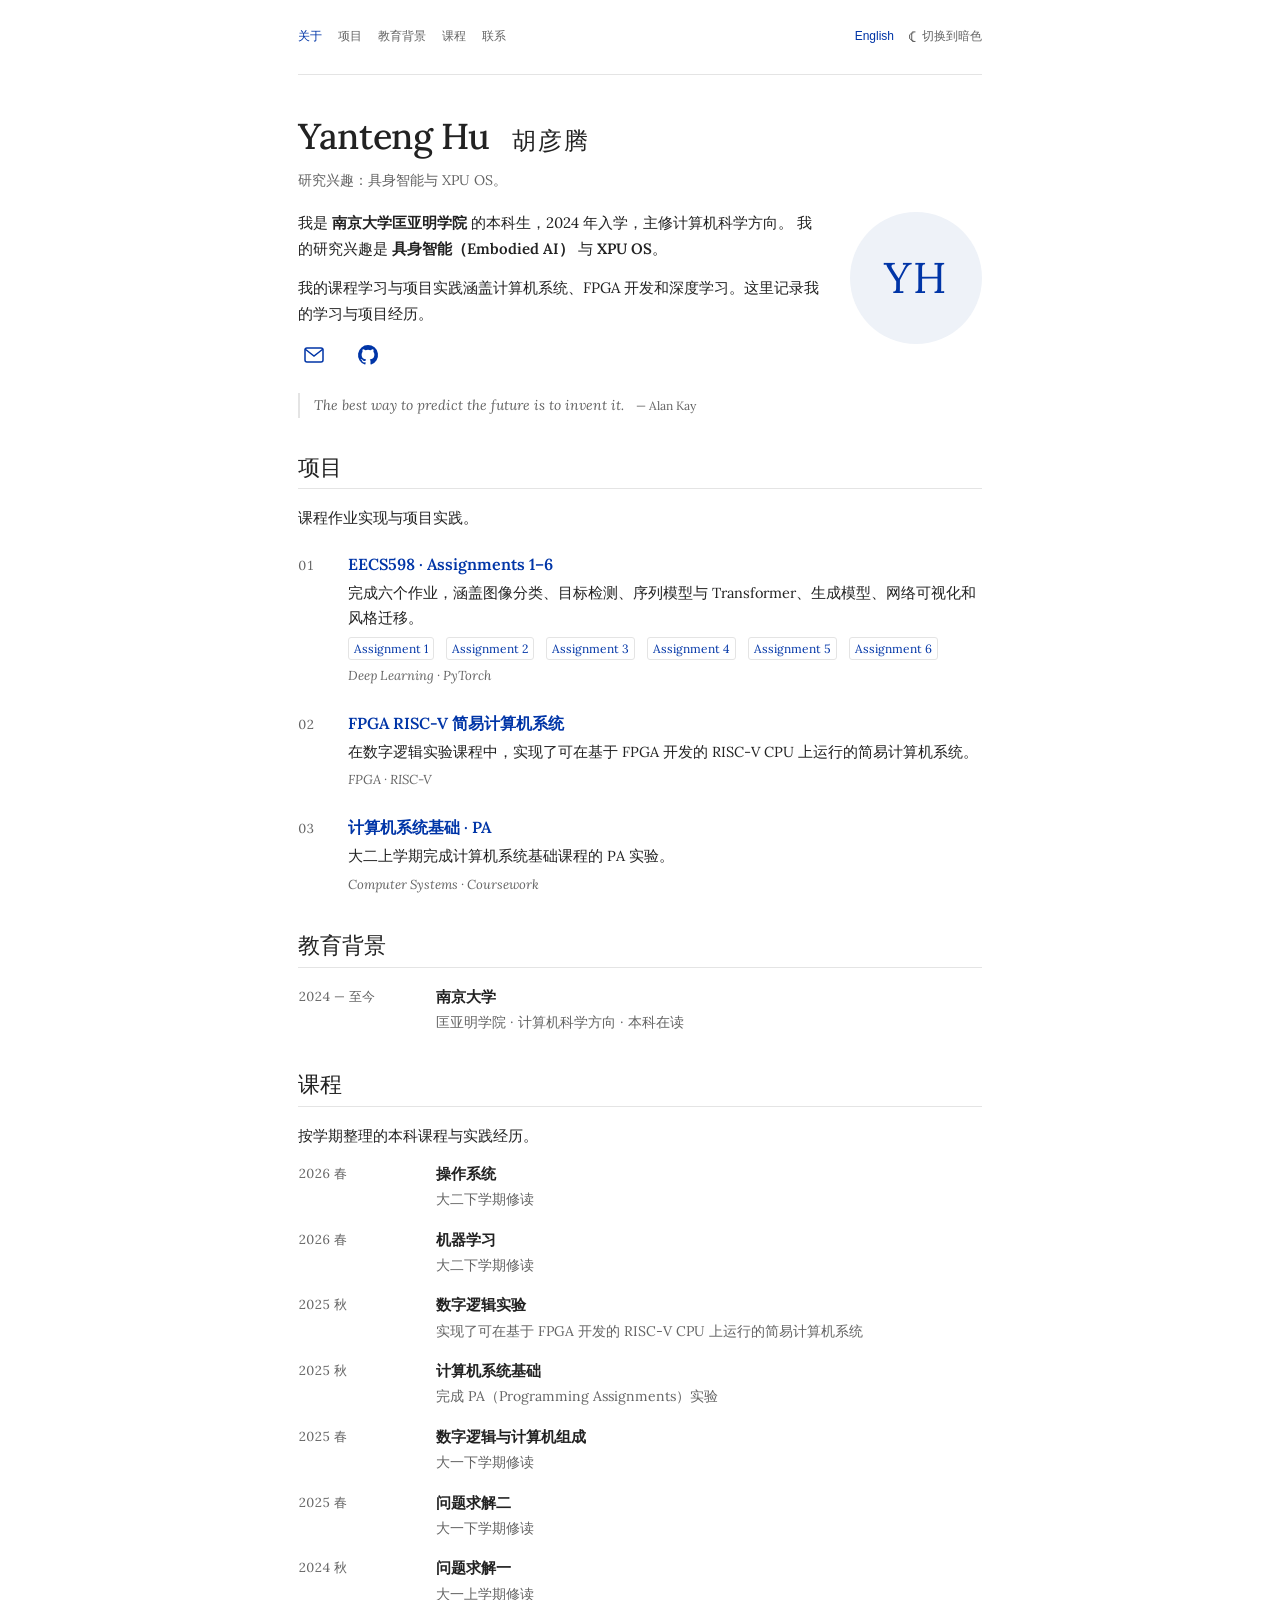
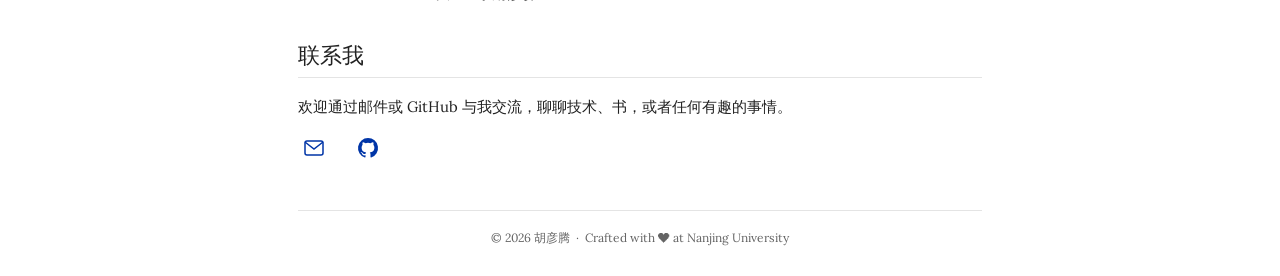
==== commit 8191db81: "Add Digital Logic and Computer Organization course for Spring 2025" ====
--- a/zh.html
+++ b/zh.html
@@ -119,6 +119,11 @@
             <span class="meta">2025 秋</span>
           </li>
           <li>
+            <div class="title">数字逻辑与计算机组成</div>
+            <div class="desc">大一下学期修读</div>
+            <span class="meta">2025 春</span>
+          </li>
+          <li>
             <div class="title">问题求解二</div>
             <div class="desc">大一下学期修读</div>
             <span class="meta">2025 春</span>
